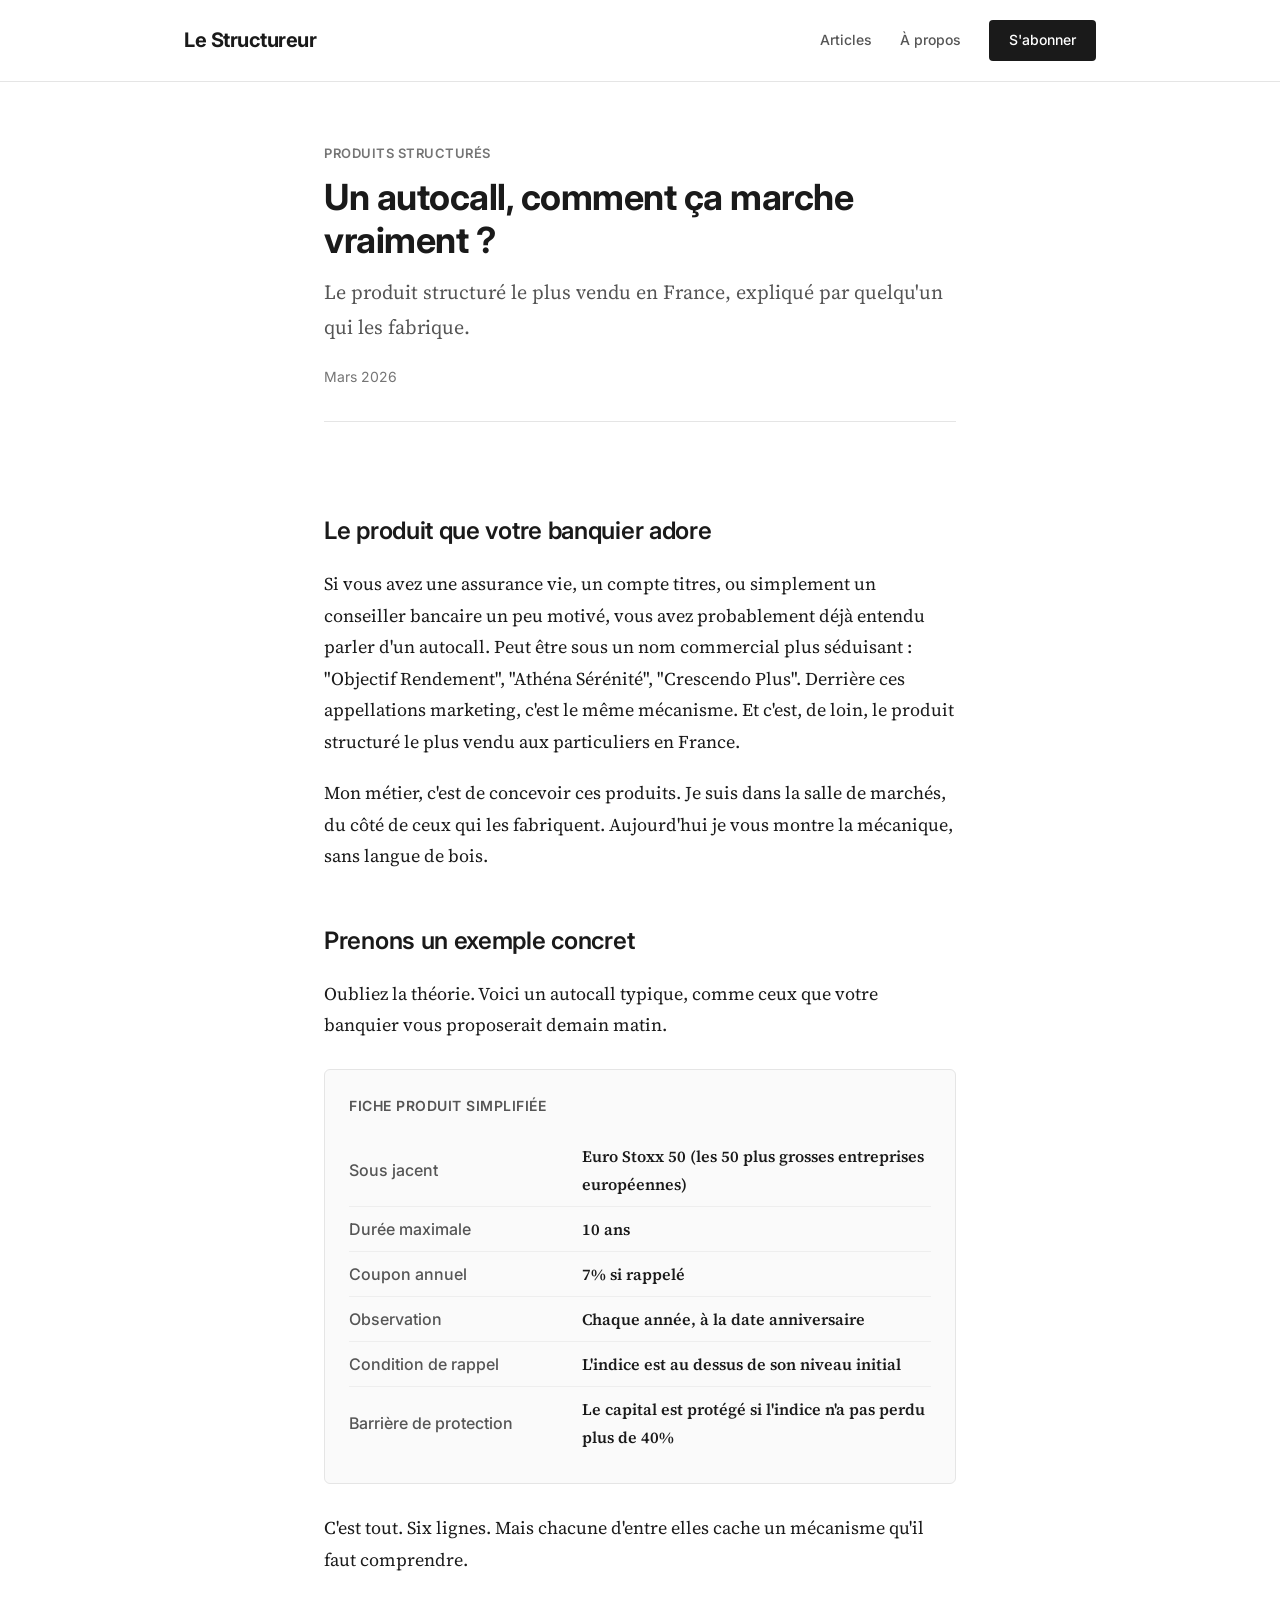
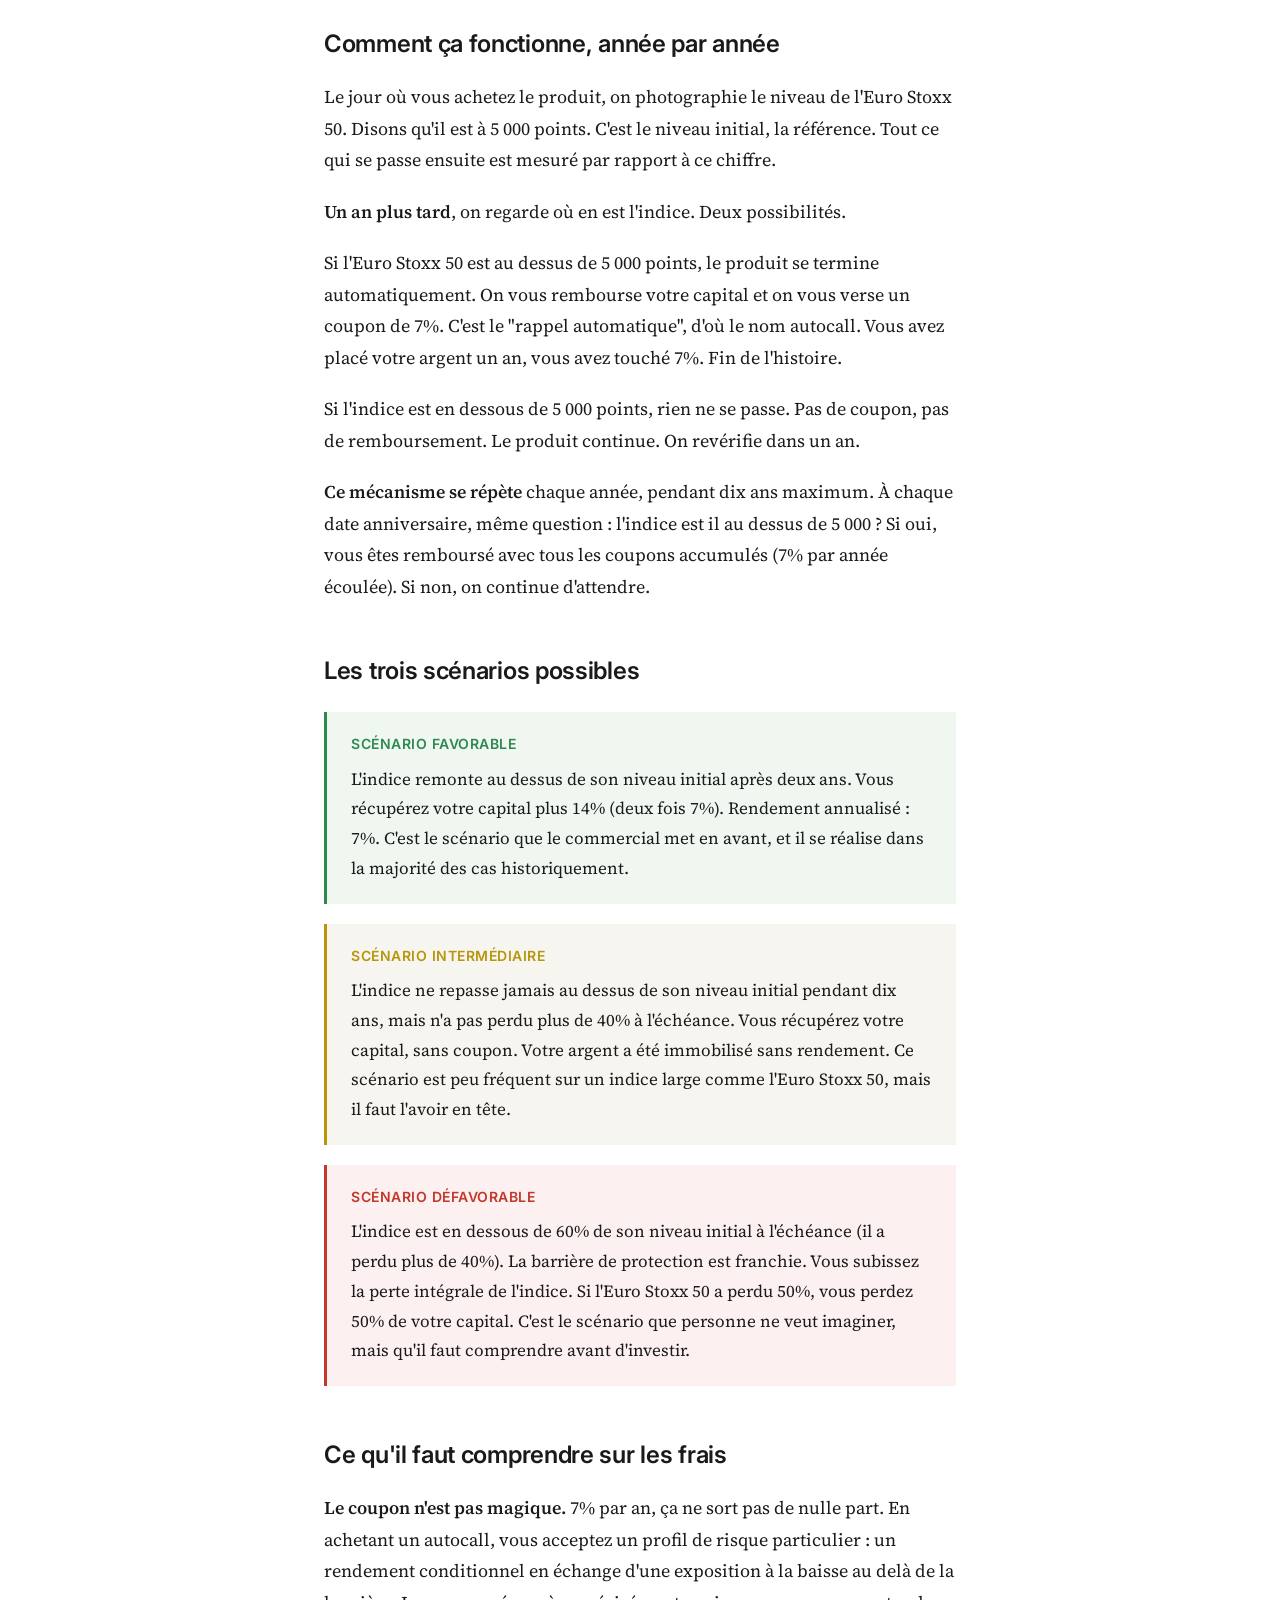
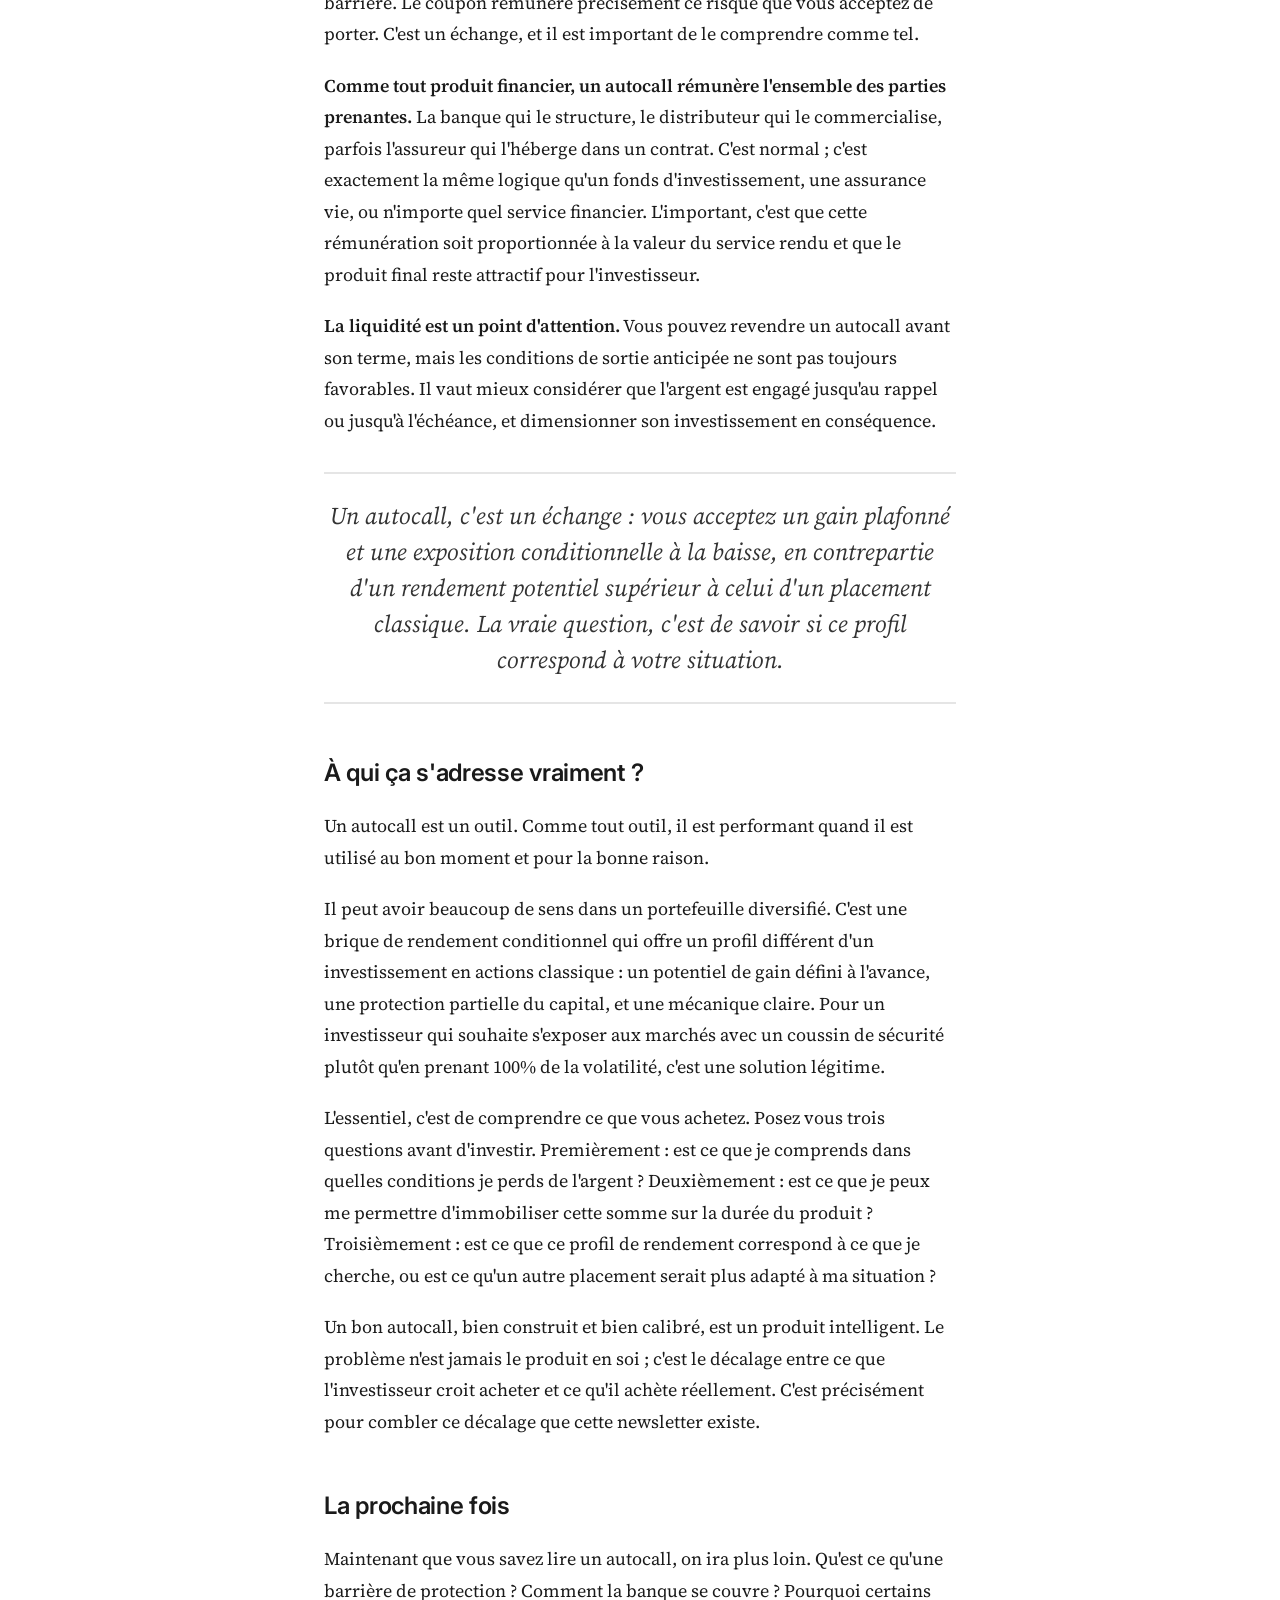
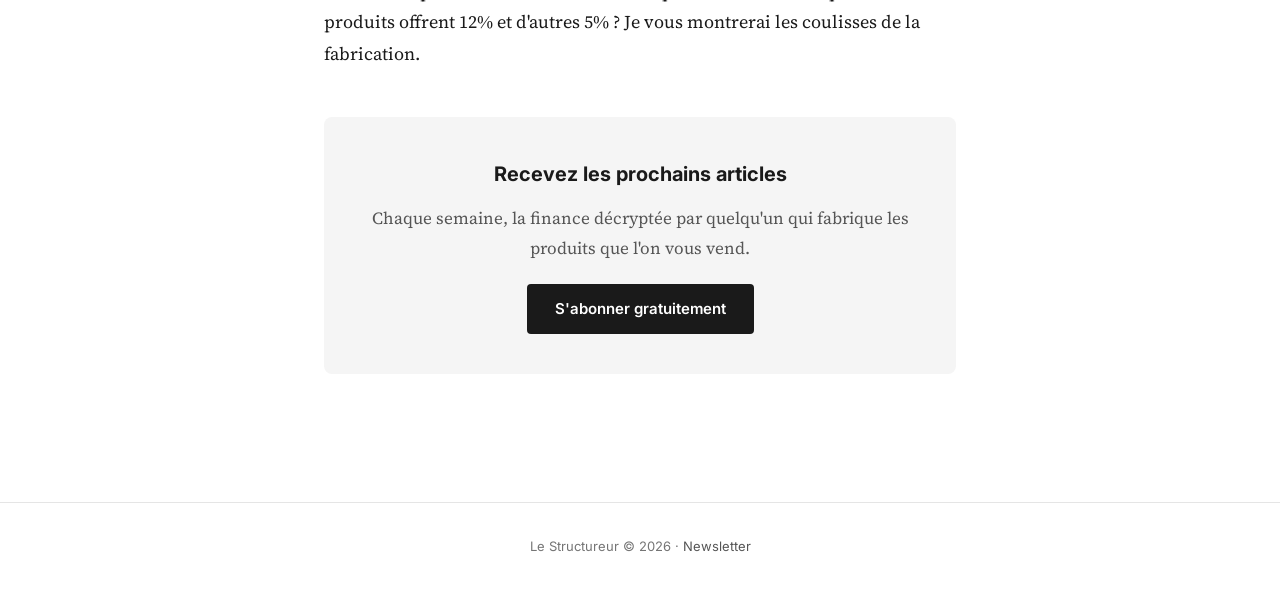
==== articles/autocall-comment-ca-marche/index.html @ 6abc335d "Initial commit: Le Structureur static site Homepage, two articles (Iran/markets, autocall explainer)" ====
<!DOCTYPE html>
<html lang="fr">
<head>
    <meta charset="UTF-8">
    <meta name="viewport" content="width=device-width, initial-scale=1.0">
    <title>Un autocall, comment ça marche vraiment ? | Le Structureur</title>
    <meta name="description" content="Le produit structuré le plus vendu en France, expliqué par un structureur en salle de marchés. Mécanisme, scénarios, frais : tout comprendre avant d'investir.">
    <meta property="og:title" content="Un autocall, comment ça marche vraiment ?">
    <meta property="og:description" content="Le produit structuré le plus vendu en France, décortiqué par quelqu'un qui les fabrique.">
    <meta property="og:type" content="article">
    <link rel="stylesheet" href="/css/style.css">
</head>
<body>

<header class="site-header">
    <div class="header-inner">
        <a href="/" class="site-title">Le Structureur</a>
        <nav class="site-nav">
            <a href="/#articles">Articles</a>
            <a href="/a-propos.html">À propos</a>
            <a href="https://lestructureur.substack.com" target="_blank" class="btn-subscribe">S'abonner</a>
        </nav>
    </div>
</header>

<div class="article-header">
    <p class="tag">Produits structurés</p>
    <h1>Un autocall, comment ça marche vraiment ?</h1>
    <p class="subtitle">Le produit structuré le plus vendu en France, expliqué par quelqu'un qui les fabrique.</p>
    <p class="meta">Mars 2026</p>
</div>

<div class="article-body">

<h2>Le produit que votre banquier adore</h2>

<p>Si vous avez une assurance vie, un compte titres, ou simplement un conseiller bancaire un peu motivé, vous avez probablement déjà entendu parler d'un autocall. Peut être sous un nom commercial plus séduisant : "Objectif Rendement", "Athéna Sérénité", "Crescendo Plus". Derrière ces appellations marketing, c'est le même mécanisme. Et c'est, de loin, le produit structuré le plus vendu aux particuliers en France.</p>

<p>Mon métier, c'est de concevoir ces produits. Je suis dans la salle de marchés, du côté de ceux qui les fabriquent. Aujourd'hui je vous montre la mécanique, sans langue de bois.</p>

<h2>Prenons un exemple concret</h2>

<p>Oubliez la théorie. Voici un autocall typique, comme ceux que votre banquier vous proposerait demain matin.</p>

<div class="product-card">
    <h3>Fiche produit simplifiée</h3>
    <table>
        <tr><td>Sous jacent</td><td>Euro Stoxx 50 (les 50 plus grosses entreprises européennes)</td></tr>
        <tr><td>Durée maximale</td><td>10 ans</td></tr>
        <tr><td>Coupon annuel</td><td>7% si rappelé</td></tr>
        <tr><td>Observation</td><td>Chaque année, à la date anniversaire</td></tr>
        <tr><td>Condition de rappel</td><td>L'indice est au dessus de son niveau initial</td></tr>
        <tr><td>Barrière de protection</td><td>Le capital est protégé si l'indice n'a pas perdu plus de 40%</td></tr>
    </table>
</div>

<p>C'est tout. Six lignes. Mais chacune d'entre elles cache un mécanisme qu'il faut comprendre.</p>

<h2>Comment ça fonctionne, année par année</h2>

<p>Le jour où vous achetez le produit, on photographie le niveau de l'Euro Stoxx 50. Disons qu'il est à 5 000 points. C'est le niveau initial, la référence. Tout ce qui se passe ensuite est mesuré par rapport à ce chiffre.</p>

<p><strong>Un an plus tard</strong>, on regarde où en est l'indice. Deux possibilités.</p>

<p>Si l'Euro Stoxx 50 est au dessus de 5 000 points, le produit se termine automatiquement. On vous rembourse votre capital et on vous verse un coupon de 7%. C'est le "rappel automatique", d'où le nom autocall. Vous avez placé votre argent un an, vous avez touché 7%. Fin de l'histoire.</p>

<p>Si l'indice est en dessous de 5 000 points, rien ne se passe. Pas de coupon, pas de remboursement. Le produit continue. On revérifie dans un an.</p>

<p><strong>Ce mécanisme se répète</strong> chaque année, pendant dix ans maximum. À chaque date anniversaire, même question : l'indice est il au dessus de 5 000 ? Si oui, vous êtes remboursé avec tous les coupons accumulés (7% par année écoulée). Si non, on continue d'attendre.</p>

<h2>Les trois scénarios possibles</h2>

<div class="scenario-box good">
    <p class="scenario-label">Scénario favorable</p>
    <p>L'indice remonte au dessus de son niveau initial après deux ans. Vous récupérez votre capital plus 14% (deux fois 7%). Rendement annualisé : 7%. C'est le scénario que le commercial met en avant, et il se réalise dans la majorité des cas historiquement.</p>
</div>

<div class="scenario-box neutral">
    <p class="scenario-label">Scénario intermédiaire</p>
    <p>L'indice ne repasse jamais au dessus de son niveau initial pendant dix ans, mais n'a pas perdu plus de 40% à l'échéance. Vous récupérez votre capital, sans coupon. Votre argent a été immobilisé sans rendement. Ce scénario est peu fréquent sur un indice large comme l'Euro Stoxx 50, mais il faut l'avoir en tête.</p>
</div>

<div class="scenario-box bad">
    <p class="scenario-label">Scénario défavorable</p>
    <p>L'indice est en dessous de 60% de son niveau initial à l'échéance (il a perdu plus de 40%). La barrière de protection est franchie. Vous subissez la perte intégrale de l'indice. Si l'Euro Stoxx 50 a perdu 50%, vous perdez 50% de votre capital. C'est le scénario que personne ne veut imaginer, mais qu'il faut comprendre avant d'investir.</p>
</div>

<h2>Ce qu'il faut comprendre sur les frais</h2>

<p><strong>Le coupon n'est pas magique.</strong> 7% par an, ça ne sort pas de nulle part. En achetant un autocall, vous acceptez un profil de risque particulier : un rendement conditionnel en échange d'une exposition à la baisse au delà de la barrière. Le coupon rémunère précisément ce risque que vous acceptez de porter. C'est un échange, et il est important de le comprendre comme tel.</p>

<p><strong>Comme tout produit financier, un autocall rémunère l'ensemble des parties prenantes.</strong> La banque qui le structure, le distributeur qui le commercialise, parfois l'assureur qui l'héberge dans un contrat. C'est normal ; c'est exactement la même logique qu'un fonds d'investissement, une assurance vie, ou n'importe quel service financier. L'important, c'est que cette rémunération soit proportionnée à la valeur du service rendu et que le produit final reste attractif pour l'investisseur.</p>

<p><strong>La liquidité est un point d'attention.</strong> Vous pouvez revendre un autocall avant son terme, mais les conditions de sortie anticipée ne sont pas toujours favorables. Il vaut mieux considérer que l'argent est engagé jusqu'au rappel ou jusqu'à l'échéance, et dimensionner son investissement en conséquence.</p>

<div class="pullquote">
Un autocall, c'est un échange : vous acceptez un gain plafonné et une exposition conditionnelle à la baisse, en contrepartie d'un rendement potentiel supérieur à celui d'un placement classique. La vraie question, c'est de savoir si ce profil correspond à votre situation.
</div>

<h2>À qui ça s'adresse vraiment ?</h2>

<p>Un autocall est un outil. Comme tout outil, il est performant quand il est utilisé au bon moment et pour la bonne raison.</p>

<p>Il peut avoir beaucoup de sens dans un portefeuille diversifié. C'est une brique de rendement conditionnel qui offre un profil différent d'un investissement en actions classique : un potentiel de gain défini à l'avance, une protection partielle du capital, et une mécanique claire. Pour un investisseur qui souhaite s'exposer aux marchés avec un coussin de sécurité plutôt qu'en prenant 100% de la volatilité, c'est une solution légitime.</p>

<p>L'essentiel, c'est de comprendre ce que vous achetez. Posez vous trois questions avant d'investir. Premièrement : est ce que je comprends dans quelles conditions je perds de l'argent ? Deuxièmement : est ce que je peux me permettre d'immobiliser cette somme sur la durée du produit ? Troisièmement : est ce que ce profil de rendement correspond à ce que je cherche, ou est ce qu'un autre placement serait plus adapté à ma situation ?</p>

<p>Un bon autocall, bien construit et bien calibré, est un produit intelligent. Le problème n'est jamais le produit en soi ; c'est le décalage entre ce que l'investisseur croit acheter et ce qu'il achète réellement. C'est précisément pour combler ce décalage que cette newsletter existe.</p>

<h2>La prochaine fois</h2>

<p>Maintenant que vous savez lire un autocall, on ira plus loin. Qu'est ce qu'une barrière de protection ? Comment la banque se couvre ? Pourquoi certains produits offrent 12% et d'autres 5% ? Je vous montrerai les coulisses de la fabrication.</p>

<div class="cta-box">
    <h3>Recevez les prochains articles</h3>
    <p>Chaque semaine, la finance décryptée par quelqu'un qui fabrique les produits que l'on vous vend.</p>
    <a href="https://lestructureur.substack.com" target="_blank">S'abonner gratuitement</a>
</div>

</div>

<footer class="site-footer">
    <p>Le Structureur © 2026 · <a href="https://lestructureur.substack.com" target="_blank">Newsletter</a></p>
</footer>

</body>
</html>
---- css/style.css ----
@import url('https://fonts.googleapis.com/css2?family=Source+Serif+4:ital,opsz,wght@0,8..60,400;0,8..60,600;0,8..60,700;1,8..60,400&family=Inter:wght@400;500;600;700&display=swap');

:root {
    --text: #1a1a1a;
    --text-secondary: #555;
    --text-light: #757575;
    --bg: #ffffff;
    --bg-soft: #fafafa;
    --bg-muted: #f5f5f5;
    --border: #e5e5e5;
    --accent: #1a1a1a;
    --serif: 'Source Serif 4', Georgia, serif;
    --sans: 'Inter', system-ui, sans-serif;
    --max-width: 680px;
}

* { margin: 0; padding: 0; box-sizing: border-box; }

body {
    font-family: var(--serif);
    color: var(--text);
    background: var(--bg);
    line-height: 1.75;
    font-size: 18px;
    -webkit-font-smoothing: antialiased;
}

/* ===== HEADER ===== */
.site-header {
    border-bottom: 1px solid var(--border);
    padding: 20px 0;
}

.header-inner {
    max-width: 960px;
    margin: 0 auto;
    padding: 0 24px;
    display: flex;
    justify-content: space-between;
    align-items: center;
}

.site-title {
    font-family: var(--sans);
    font-size: 20px;
    font-weight: 700;
    color: var(--text);
    text-decoration: none;
    letter-spacing: -0.5px;
}

.site-nav {
    display: flex;
    gap: 28px;
    align-items: center;
}

.site-nav a {
    font-family: var(--sans);
    font-size: 14px;
    font-weight: 500;
    color: var(--text-secondary);
    text-decoration: none;
    transition: color 0.2s;
}

.site-nav a:hover { color: var(--text); }

.btn-subscribe {
    font-family: var(--sans);
    font-size: 14px;
    font-weight: 600;
    color: var(--bg) !important;
    background: var(--text);
    padding: 8px 20px;
    border-radius: 4px;
    text-decoration: none;
    transition: opacity 0.2s;
}

.btn-subscribe:hover { opacity: 0.85; }

/* ===== HERO ===== */
.hero {
    max-width: var(--max-width);
    margin: 0 auto;
    padding: 80px 24px 60px;
    text-align: center;
}

.hero h1 {
    font-family: var(--sans);
    font-size: 42px;
    font-weight: 700;
    line-height: 1.15;
    letter-spacing: -1px;
    margin-bottom: 20px;
}

.hero p {
    font-size: 20px;
    color: var(--text-secondary);
    line-height: 1.6;
    max-width: 520px;
    margin: 0 auto 32px;
}

.hero-cta {
    display: inline-block;
    font-family: var(--sans);
    font-size: 16px;
    font-weight: 600;
    color: var(--bg);
    background: var(--text);
    padding: 14px 32px;
    border-radius: 4px;
    text-decoration: none;
    transition: opacity 0.2s;
}

.hero-cta:hover { opacity: 0.85; }

/* ===== ARTICLES LIST ===== */
.articles-section {
    max-width: 960px;
    margin: 0 auto;
    padding: 0 24px 80px;
}

.section-title {
    font-family: var(--sans);
    font-size: 14px;
    font-weight: 600;
    text-transform: uppercase;
    letter-spacing: 1px;
    color: var(--text-light);
    margin-bottom: 32px;
    padding-bottom: 12px;
    border-bottom: 1px solid var(--border);
}

.articles-grid {
    display: grid;
    grid-template-columns: 1fr 1fr;
    gap: 40px;
}

.article-card {
    text-decoration: none;
    color: inherit;
    display: block;
    transition: transform 0.2s;
}

.article-card:hover { transform: translateY(-2px); }

.article-card .tag {
    font-family: var(--sans);
    font-size: 12px;
    font-weight: 600;
    text-transform: uppercase;
    letter-spacing: 0.5px;
    color: var(--text-light);
    margin-bottom: 8px;
}

.article-card h3 {
    font-family: var(--sans);
    font-size: 20px;
    font-weight: 600;
    line-height: 1.3;
    margin-bottom: 10px;
    letter-spacing: -0.3px;
}

.article-card .excerpt {
    font-size: 16px;
    color: var(--text-secondary);
    line-height: 1.6;
    margin-bottom: 12px;
}

.article-card .meta {
    font-family: var(--sans);
    font-size: 13px;
    color: var(--text-light);
}

/* ===== ABOUT SECTION ===== */
.about-section {
    background: var(--bg-muted);
    padding: 60px 24px;
}

.about-inner {
    max-width: var(--max-width);
    margin: 0 auto;
    text-align: center;
}

.about-inner h2 {
    font-family: var(--sans);
    font-size: 24px;
    font-weight: 700;
    margin-bottom: 16px;
}

.about-inner p {
    font-size: 18px;
    color: var(--text-secondary);
    line-height: 1.7;
    margin-bottom: 16px;
}

/* ===== ARTICLE PAGE ===== */
.article-header {
    max-width: var(--max-width);
    margin: 0 auto;
    padding: 60px 24px 0;
}

.article-header .tag {
    font-family: var(--sans);
    font-size: 13px;
    font-weight: 600;
    text-transform: uppercase;
    letter-spacing: 0.5px;
    color: var(--text-light);
    margin-bottom: 12px;
}

.article-header h1 {
    font-family: var(--sans);
    font-size: 36px;
    font-weight: 700;
    line-height: 1.2;
    letter-spacing: -0.5px;
    margin-bottom: 12px;
}

.article-header .subtitle {
    font-size: 20px;
    color: var(--text-secondary);
    margin-bottom: 20px;
}

.article-header .meta {
    font-family: var(--sans);
    font-size: 14px;
    color: var(--text-light);
    padding-bottom: 32px;
    border-bottom: 1px solid var(--border);
}

.article-body {
    max-width: var(--max-width);
    margin: 0 auto;
    padding: 40px 24px 80px;
}

.article-body h2 {
    font-family: var(--sans);
    font-size: 24px;
    font-weight: 600;
    margin-top: 48px;
    margin-bottom: 16px;
    letter-spacing: -0.3px;
}

.article-body p {
    margin-bottom: 20px;
}

.article-body strong {
    font-weight: 600;
}

.highlight-box {
    background: var(--bg-muted);
    border-left: 3px solid var(--accent);
    padding: 20px 24px;
    margin: 28px 0;
    font-size: 17px;
}

.highlight-box p { margin-bottom: 12px; }
.highlight-box p:last-child { margin-bottom: 0; }

.key-point { font-weight: 600; }

.scenario-box {
    padding: 20px 24px;
    margin: 20px 0;
    font-size: 17px;
}

.scenario-box p { margin-bottom: 8px; }
.scenario-box p:last-child { margin-bottom: 0; }

.scenario-box.good {
    background: #f0f7f0;
    border-left: 3px solid #2d8a4e;
}

.scenario-box.neutral {
    background: #f7f5f0;
    border-left: 3px solid #b8960c;
}

.scenario-box.bad {
    background: #fdf0f0;
    border-left: 3px solid #c0392b;
}

.scenario-label {
    font-family: var(--sans);
    font-size: 14px;
    font-weight: 600;
    text-transform: uppercase;
    letter-spacing: 0.5px;
    margin-bottom: 8px;
}

.scenario-box.good .scenario-label { color: #2d8a4e; }
.scenario-box.neutral .scenario-label { color: #b8960c; }
.scenario-box.bad .scenario-label { color: #c0392b; }

.pullquote {
    font-size: 24px;
    font-style: italic;
    color: #333;
    border-top: 2px solid var(--border);
    border-bottom: 2px solid var(--border);
    padding: 24px 0;
    margin: 36px 0;
    text-align: center;
    line-height: 1.5;
}

.product-card {
    background: var(--bg-soft);
    border: 1px solid var(--border);
    border-radius: 6px;
    padding: 24px;
    margin: 28px 0;
}

.product-card h3 {
    font-family: var(--sans);
    font-size: 14px;
    font-weight: 600;
    text-transform: uppercase;
    letter-spacing: 0.5px;
    color: var(--text-secondary);
    margin-bottom: 16px;
}

.product-card table {
    width: 100%;
    border-collapse: collapse;
}

.product-card td {
    padding: 8px 0;
    border-bottom: 1px solid #eee;
    font-size: 16px;
}

.product-card td:first-child {
    font-family: var(--sans);
    font-weight: 500;
    color: var(--text-secondary);
    width: 40%;
}

.product-card td:last-child { font-weight: 600; }
.product-card tr:last-child td { border-bottom: none; }

/* ===== CTA BOX ===== */
.cta-box {
    background: var(--bg-muted);
    border-radius: 8px;
    padding: 40px;
    margin: 48px 0;
    text-align: center;
}

.cta-box h3 {
    font-family: var(--sans);
    font-size: 20px;
    font-weight: 700;
    margin-bottom: 12px;
}

.cta-box p {
    color: var(--text-secondary);
    margin-bottom: 20px;
    font-size: 17px;
}

.cta-box a {
    display: inline-block;
    font-family: var(--sans);
    font-size: 15px;
    font-weight: 600;
    color: var(--bg);
    background: var(--text);
    padding: 12px 28px;
    border-radius: 4px;
    text-decoration: none;
    transition: opacity 0.2s;
}

.cta-box a:hover { opacity: 0.85; }

/* ===== FOOTER ===== */
.site-footer {
    border-top: 1px solid var(--border);
    padding: 32px 24px;
    text-align: center;
}

.site-footer p {
    font-family: var(--sans);
    font-size: 13px;
    color: var(--text-light);
}

.site-footer a {
    color: var(--text-secondary);
    text-decoration: none;
}

.site-footer a:hover { color: var(--text); }

/* ===== RESPONSIVE ===== */
@media (max-width: 768px) {
    .hero h1 { font-size: 32px; }
    .hero p { font-size: 18px; }
    .articles-grid { grid-template-columns: 1fr; gap: 32px; }
    .article-header h1 { font-size: 28px; }
    .pullquote { font-size: 20px; }
    .site-nav { gap: 16px; }
    .cta-box { padding: 28px 20px; }
}
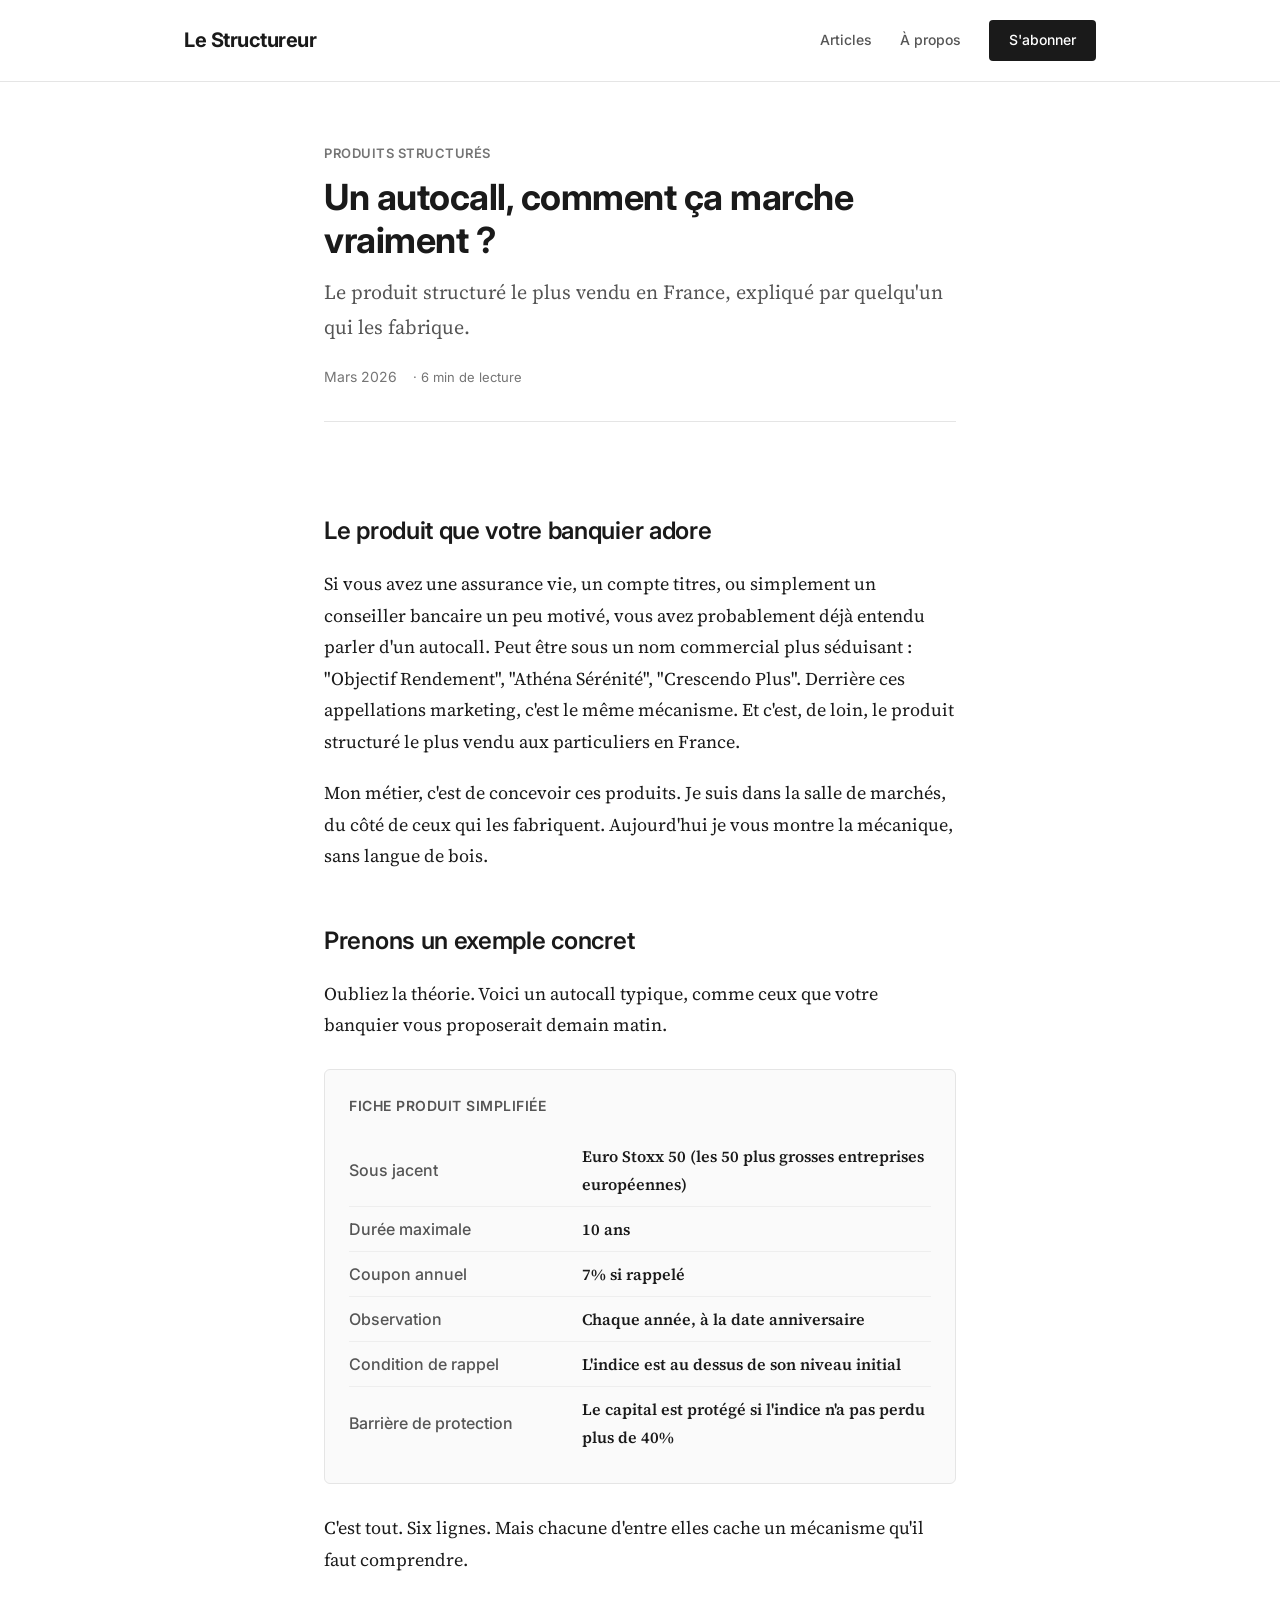
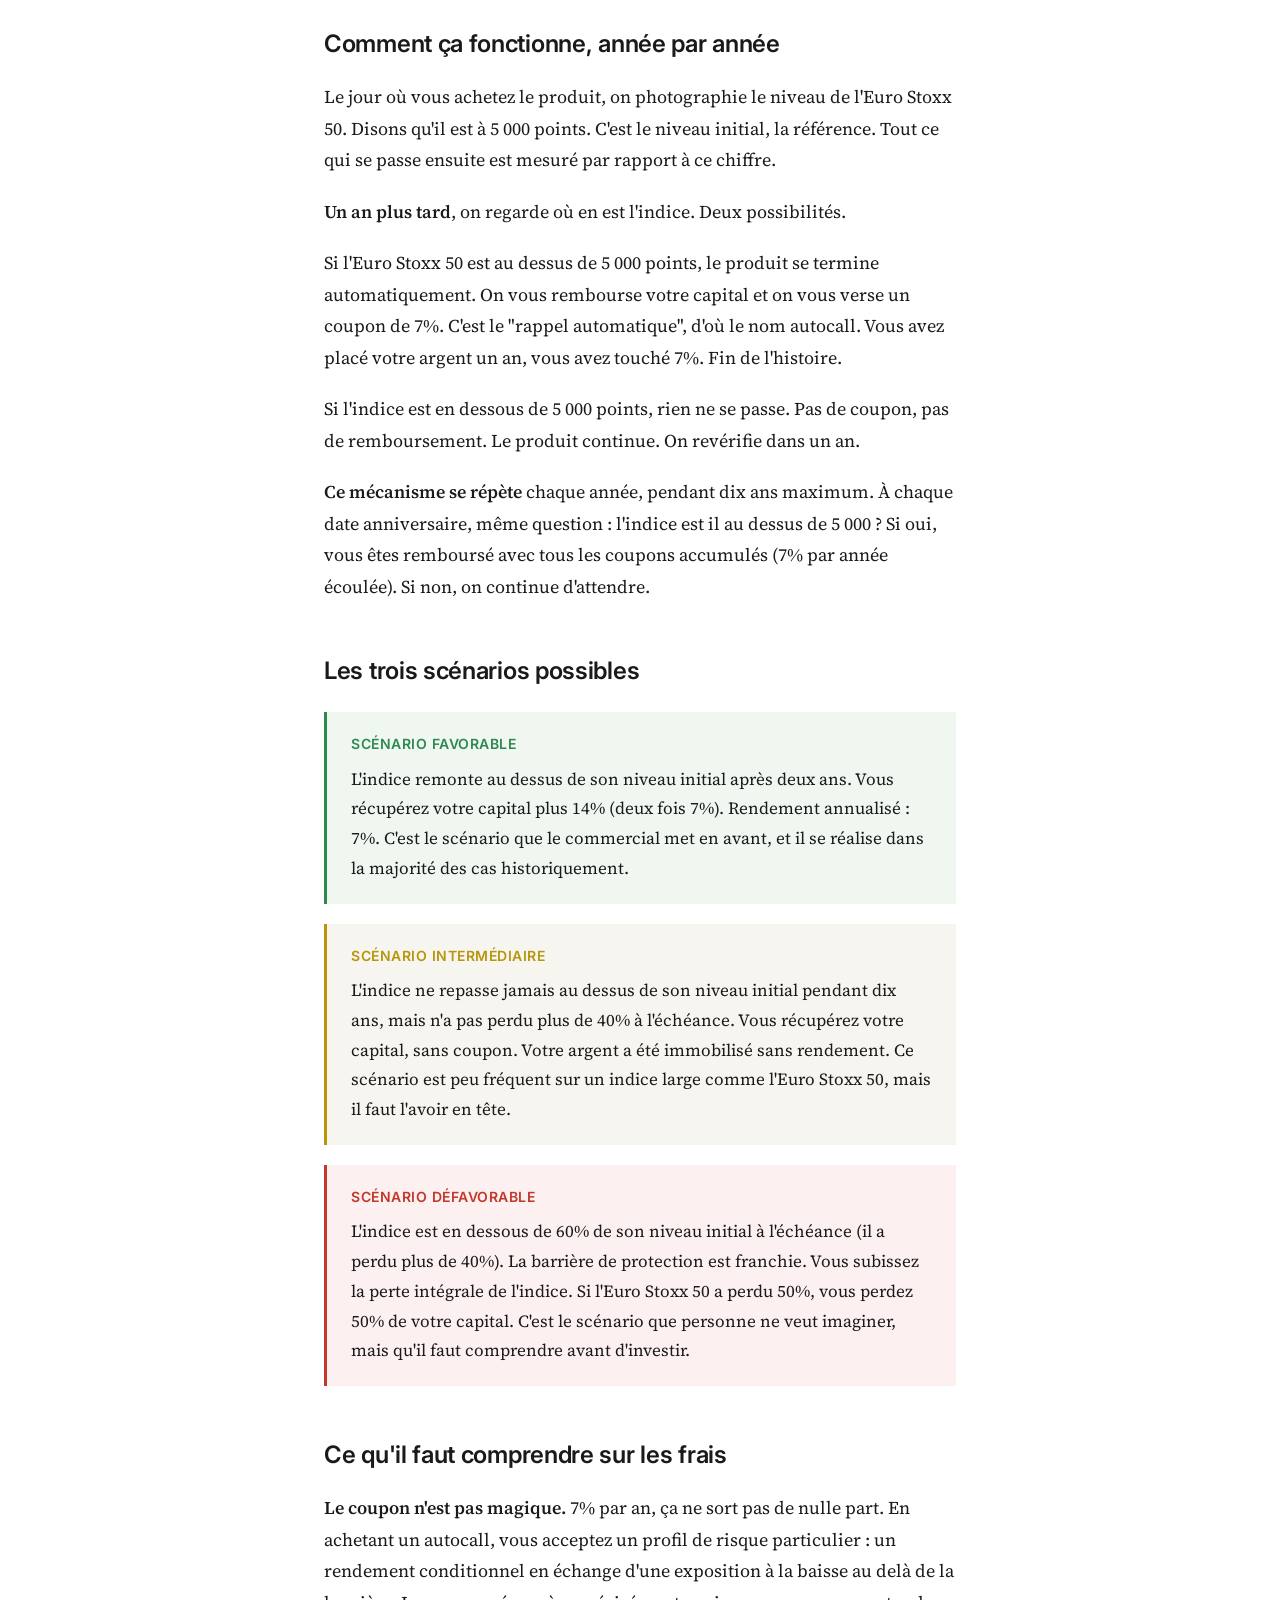
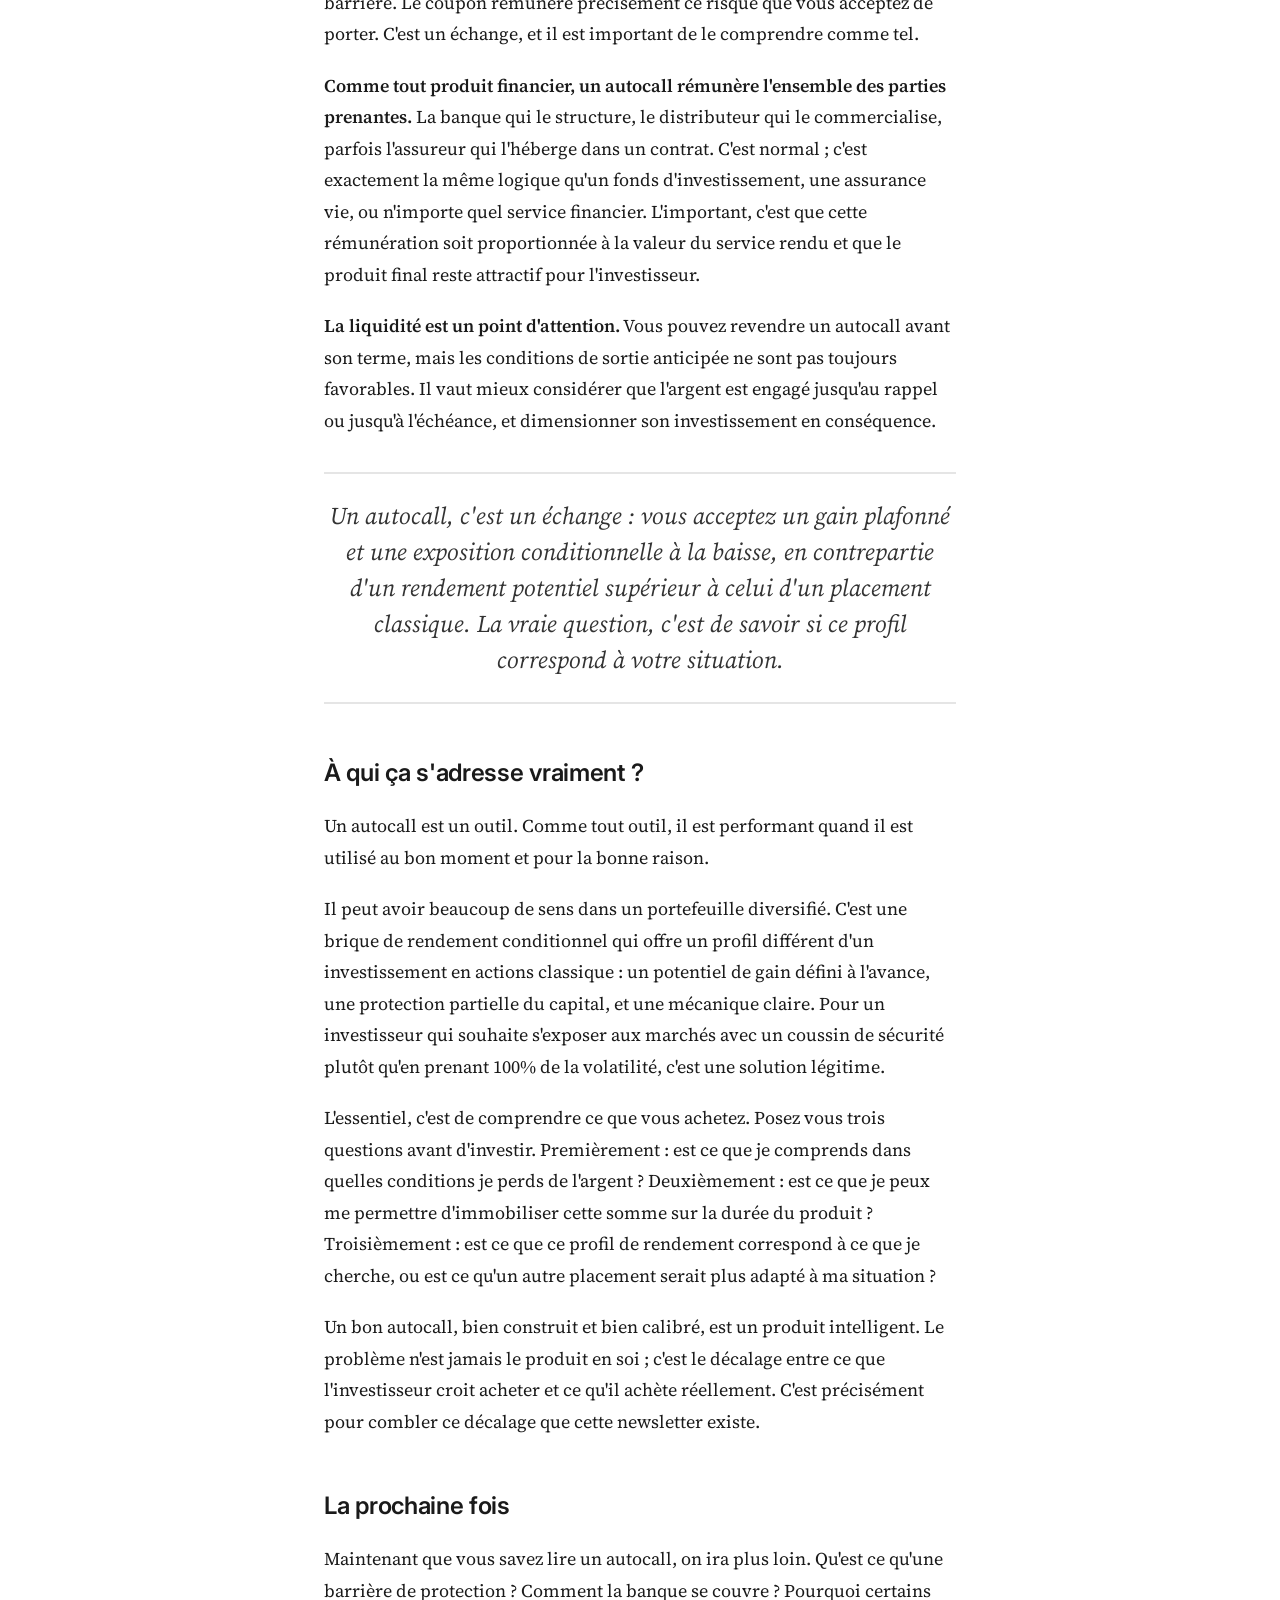
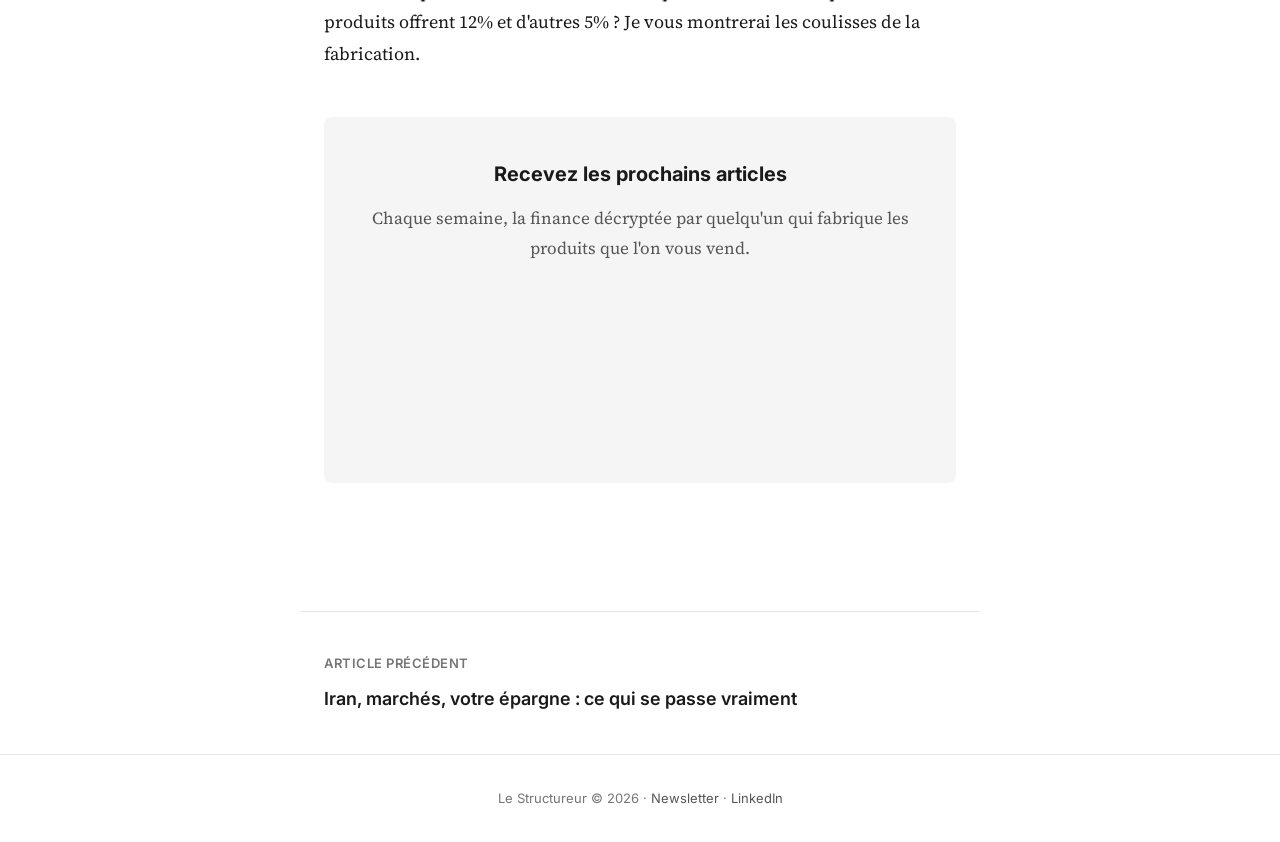
==== commit 5cc5a88f: "SEO and UX optimizations JSON-LD structured data, favicon, sitemap, robots.txt, Plausible analytics," ====
--- a/articles/autocall-comment-ca-marche/index.html
+++ b/articles/autocall-comment-ca-marche/index.html
@@ -8,7 +8,20 @@
     <meta property="og:title" content="Un autocall, comment ça marche vraiment ?">
     <meta property="og:description" content="Le produit structuré le plus vendu en France, décortiqué par quelqu'un qui les fabrique.">
     <meta property="og:type" content="article">
+    <link rel="icon" href="/favicon.svg" type="image/svg+xml">
     <link rel="stylesheet" href="/css/style.css">
+    <script type="application/ld+json">
+    {
+        "@context": "https://schema.org",
+        "@type": "Article",
+        "headline": "Un autocall, comment ça marche vraiment ?",
+        "author": { "@type": "Person", "name": "Adrien Jeanne" },
+        "datePublished": "2026-03-14",
+        "publisher": { "@type": "Organization", "name": "Le Structureur" },
+        "description": "Le produit structuré le plus vendu en France, expliqué par un structureur en salle de marchés."
+    }
+    </script>
+    <script defer data-domain="lestructureur.fr" src="https://plausible.io/js/script.js"></script>
 </head>
 <body>
 
@@ -27,7 +40,7 @@
     <p class="tag">Produits structurés</p>
     <h1>Un autocall, comment ça marche vraiment ?</h1>
     <p class="subtitle">Le produit structuré le plus vendu en France, expliqué par quelqu'un qui les fabrique.</p>
-    <p class="meta">Mars 2026</p>
+    <p class="meta">Mars 2026 <span class="reading-time">· 6 min de lecture</span></p>
 </div>
 
 <div class="article-body">
@@ -114,13 +127,18 @@
 <div class="cta-box">
     <h3>Recevez les prochains articles</h3>
     <p>Chaque semaine, la finance décryptée par quelqu'un qui fabrique les produits que l'on vous vend.</p>
-    <a href="https://lestructureur.substack.com" target="_blank">S'abonner gratuitement</a>
+    <iframe src="https://lestructureur.substack.com/embed" width="100%" height="150" style="border:none; background:transparent;" frameborder="0" scrolling="no"></iframe>
 </div>
 
 </div>
 
+<div class="article-nav">
+    <p>Article précédent</p>
+    <a href="/articles/iran-marches-epargne/">Iran, marchés, votre épargne : ce qui se passe vraiment</a>
+</div>
+
 <footer class="site-footer">
-    <p>Le Structureur © 2026 · <a href="https://lestructureur.substack.com" target="_blank">Newsletter</a></p>
+    <p>Le Structureur © 2026 · <a href="https://lestructureur.substack.com" target="_blank">Newsletter</a> · <a href="https://www.linkedin.com/in/adrien-jeanne" target="_blank">LinkedIn</a></p>
 </footer>
 
 </body>
--- a/css/style.css
+++ b/css/style.css
@@ -413,6 +413,69 @@
 
 .cta-box a:hover { opacity: 0.85; }
 
+/* ===== NEWSLETTER SECTION ===== */
+.newsletter-section {
+    background: var(--text);
+    color: var(--bg);
+    padding: 60px 24px;
+    text-align: center;
+}
+
+.newsletter-inner {
+    max-width: var(--max-width);
+    margin: 0 auto;
+}
+
+.newsletter-inner h2 {
+    font-family: var(--sans);
+    font-size: 24px;
+    font-weight: 700;
+    margin-bottom: 12px;
+    color: var(--bg);
+}
+
+.newsletter-inner p {
+    font-size: 17px;
+    color: #ccc;
+    margin-bottom: 24px;
+}
+
+/* ===== READING TIME ===== */
+.reading-time {
+    font-family: var(--sans);
+    font-size: 13px;
+    color: var(--text-light);
+    margin-left: 12px;
+}
+
+/* ===== ARTICLE NAV ===== */
+.article-nav {
+    max-width: var(--max-width);
+    margin: 0 auto;
+    padding: 40px 24px;
+    border-top: 1px solid var(--border);
+}
+
+.article-nav p {
+    font-family: var(--sans);
+    font-size: 13px;
+    font-weight: 600;
+    text-transform: uppercase;
+    letter-spacing: 0.5px;
+    color: var(--text-light);
+    margin-bottom: 8px;
+}
+
+.article-nav a {
+    font-family: var(--sans);
+    font-size: 18px;
+    font-weight: 600;
+    color: var(--text);
+    text-decoration: none;
+}
+
+.article-nav a:hover { text-decoration: underline; }
+
 /* ===== FOOTER ===== */
 .site-footer {
     border-top: 1px solid var(--border);
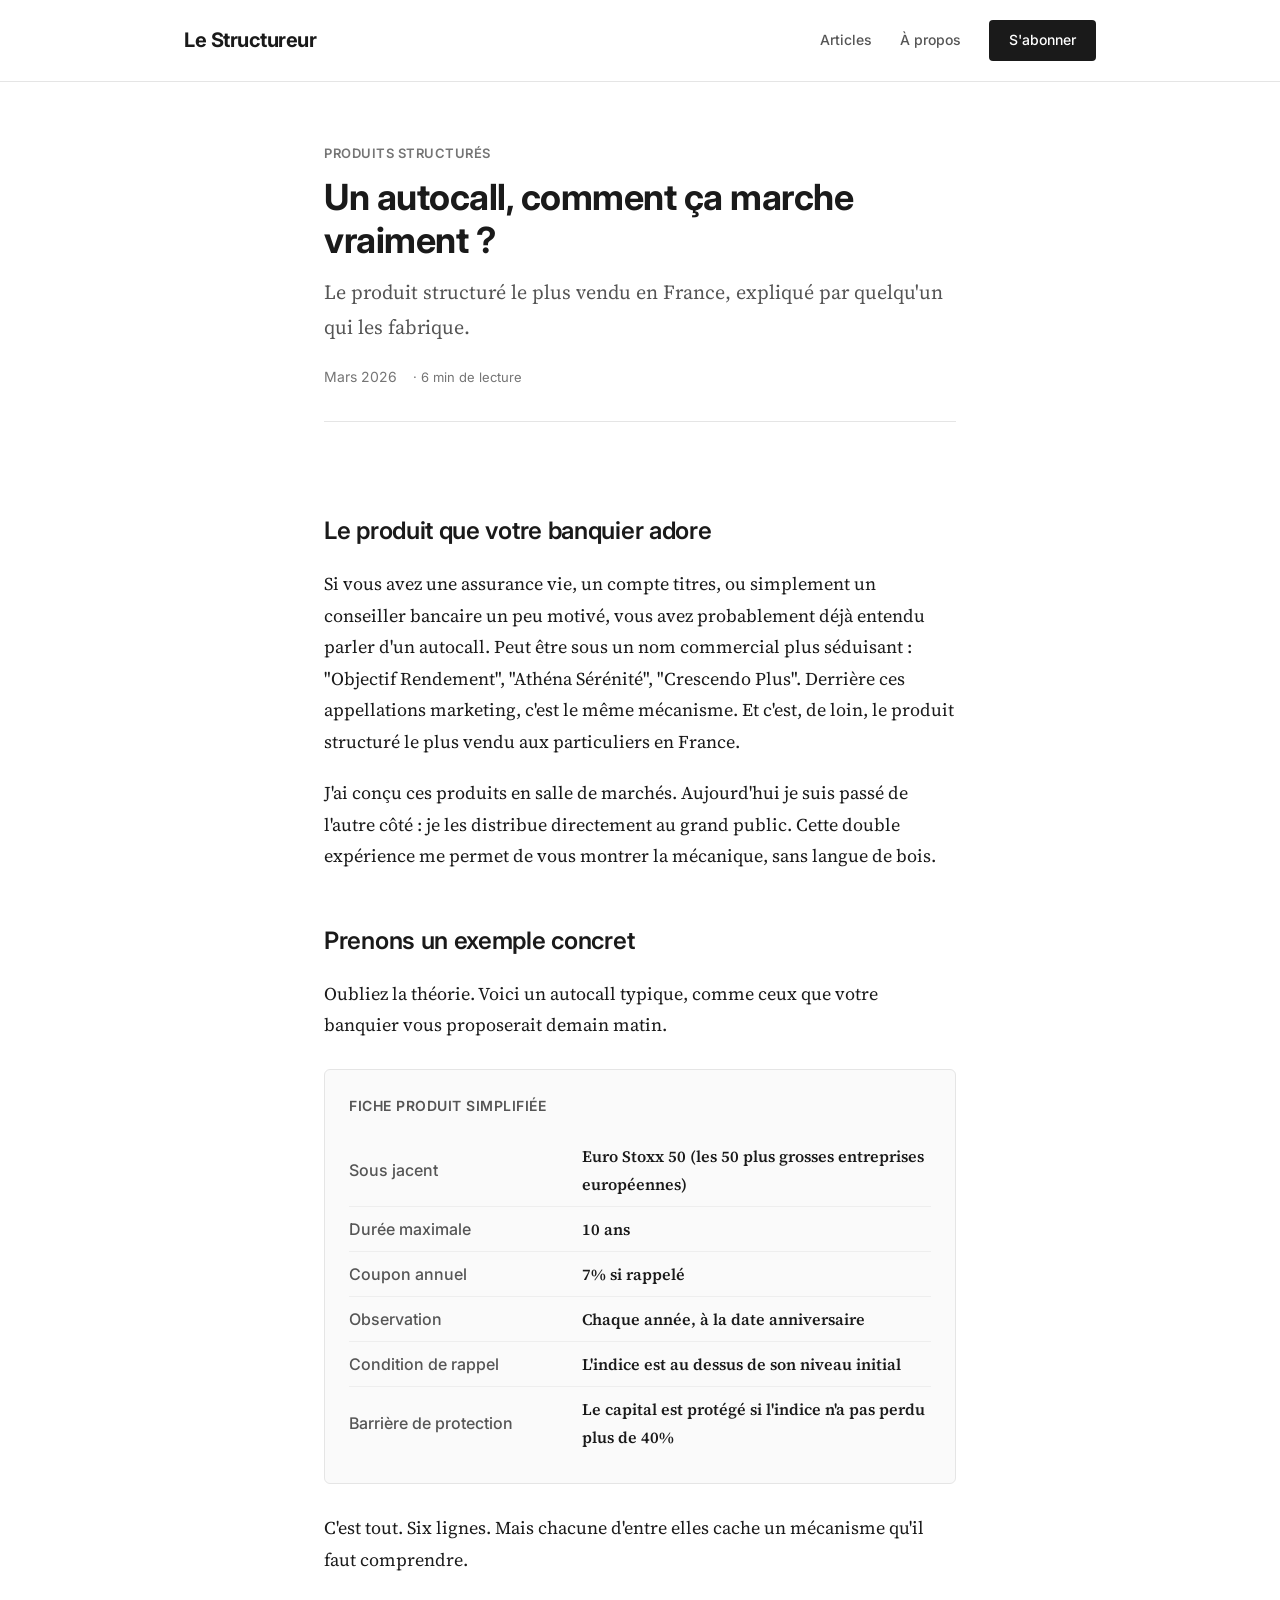
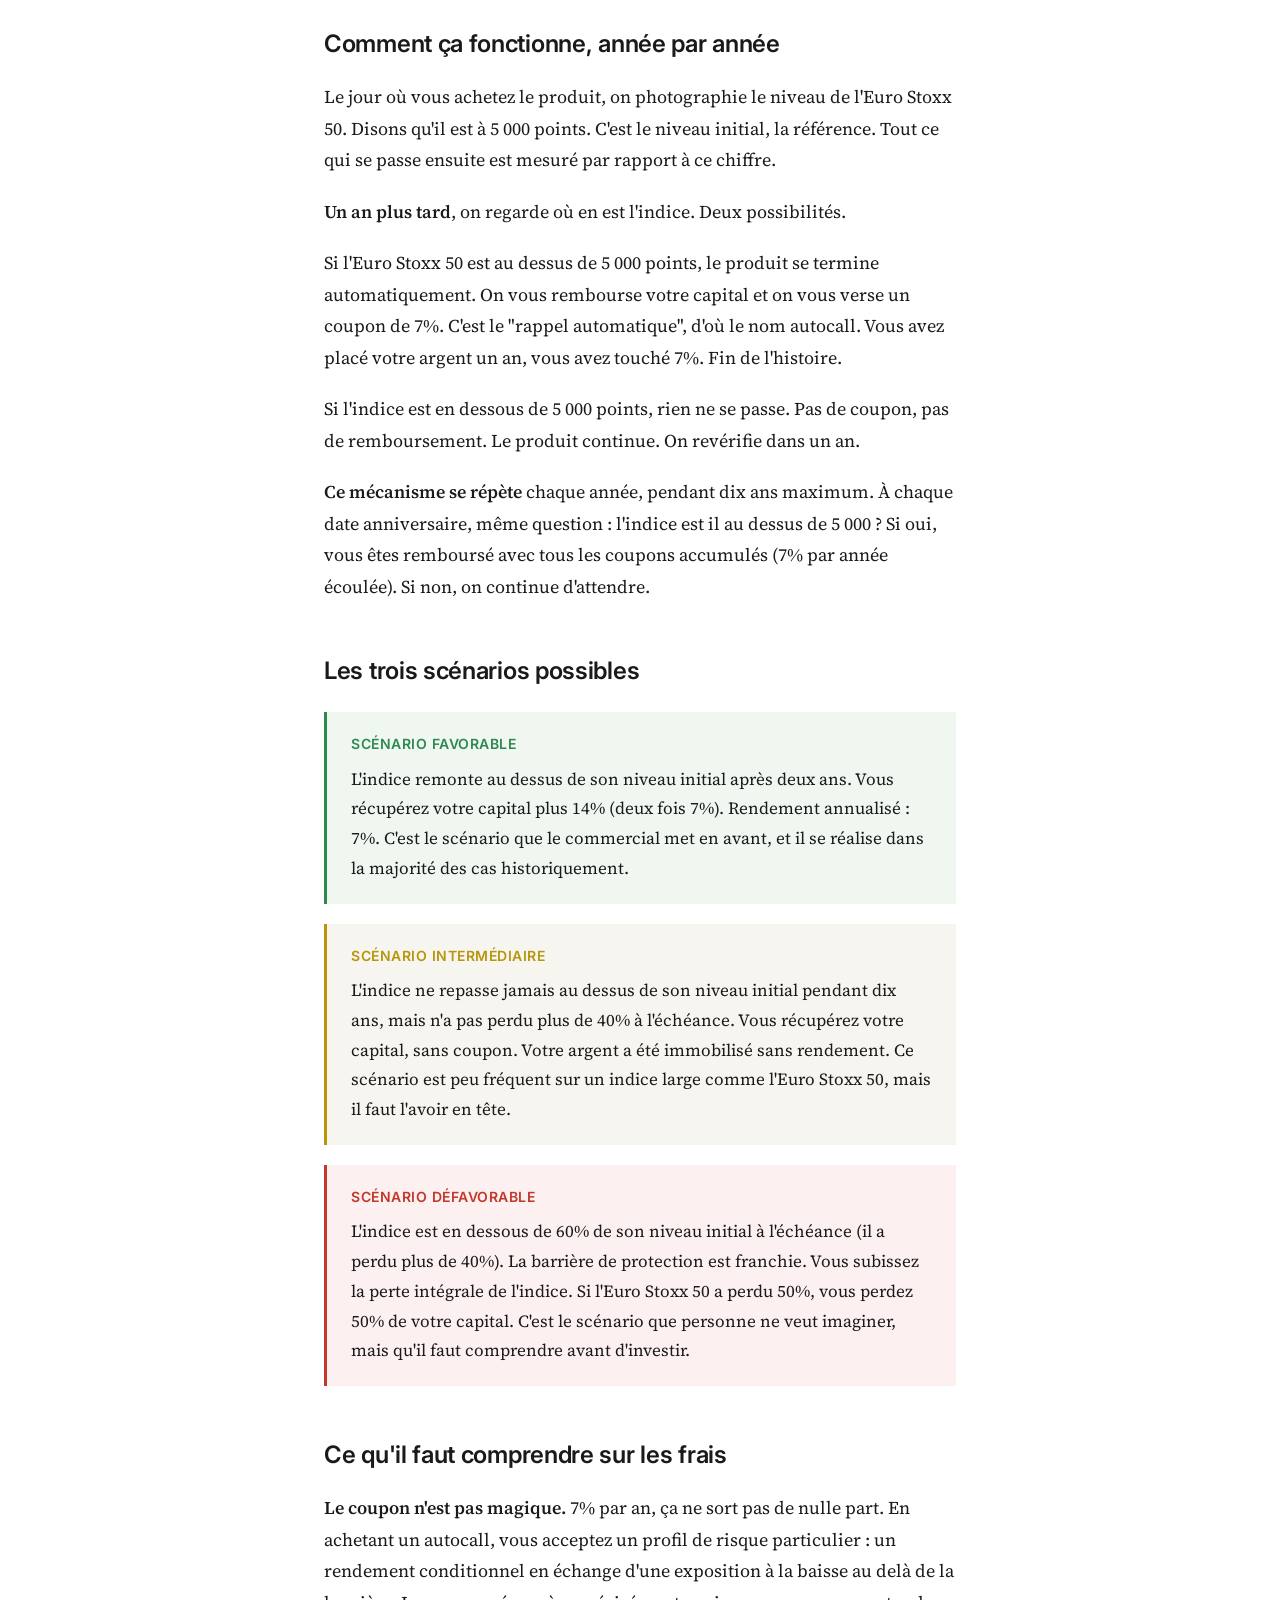
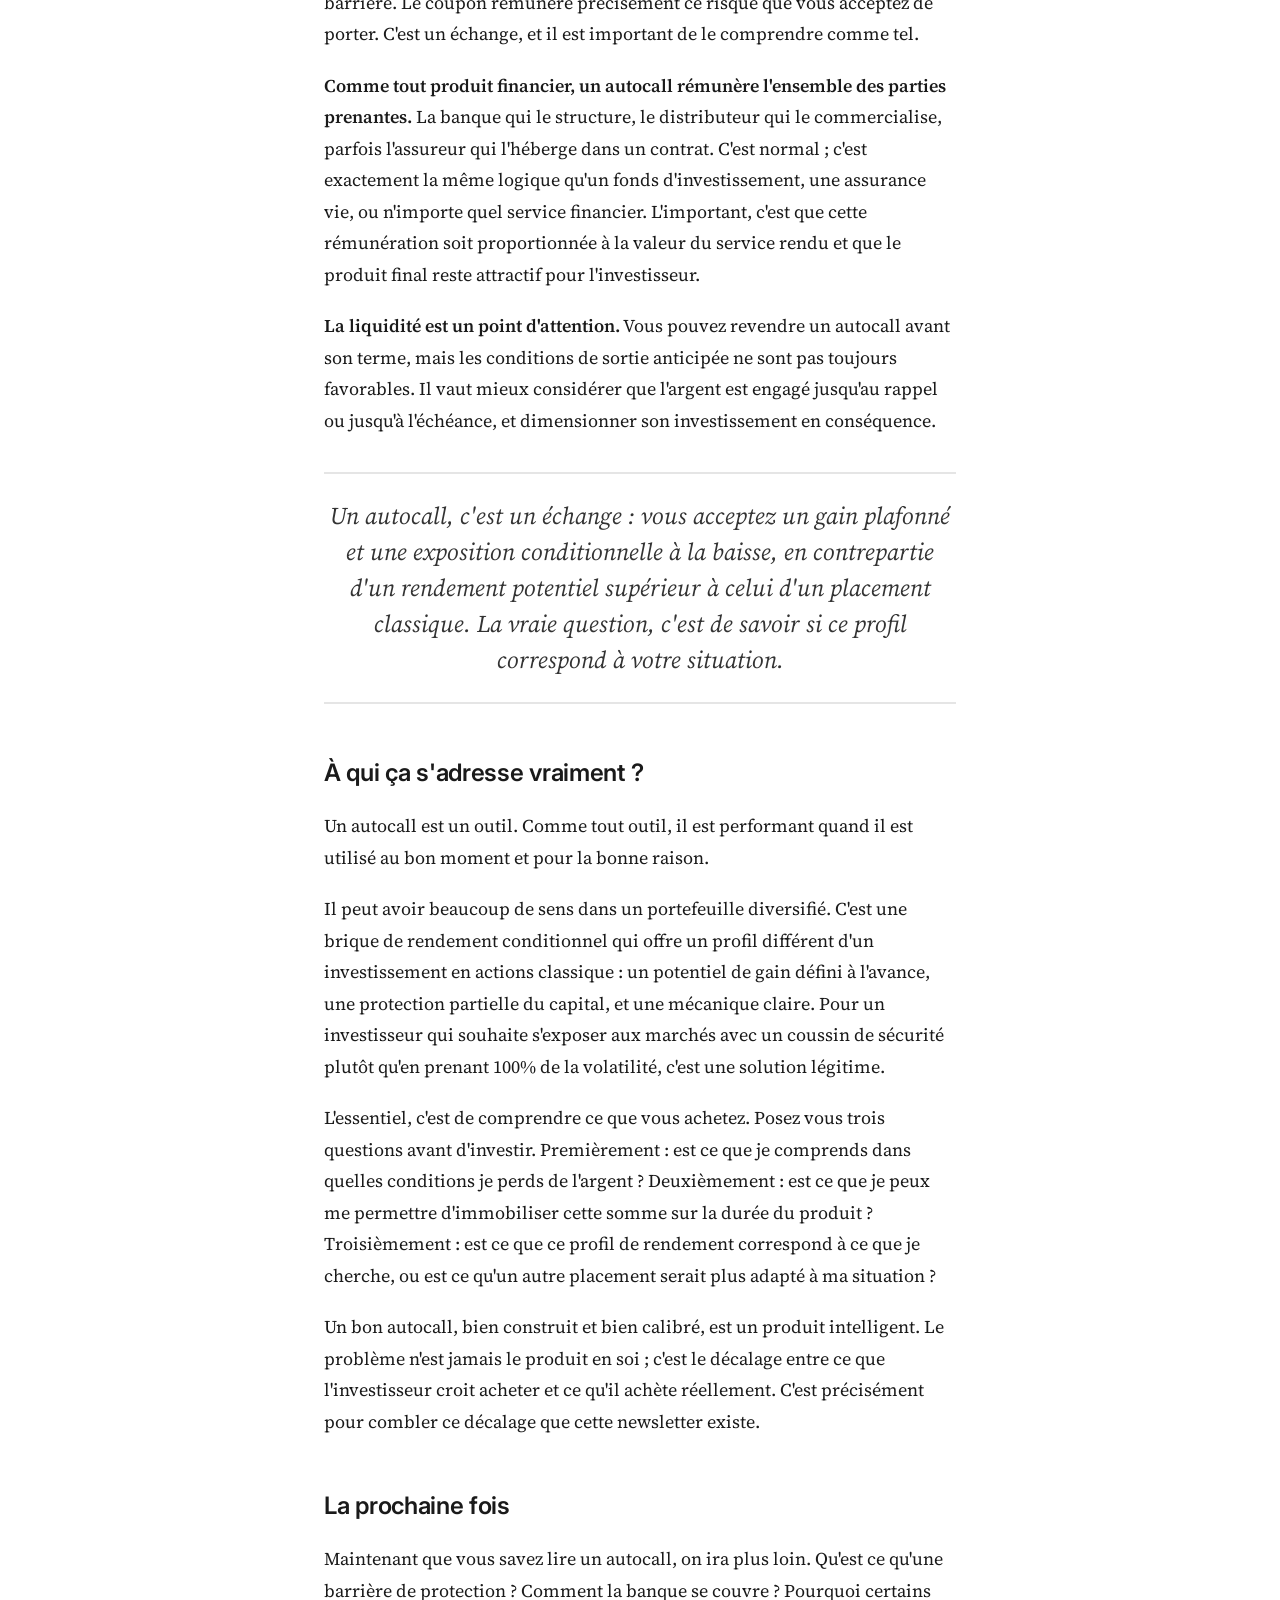
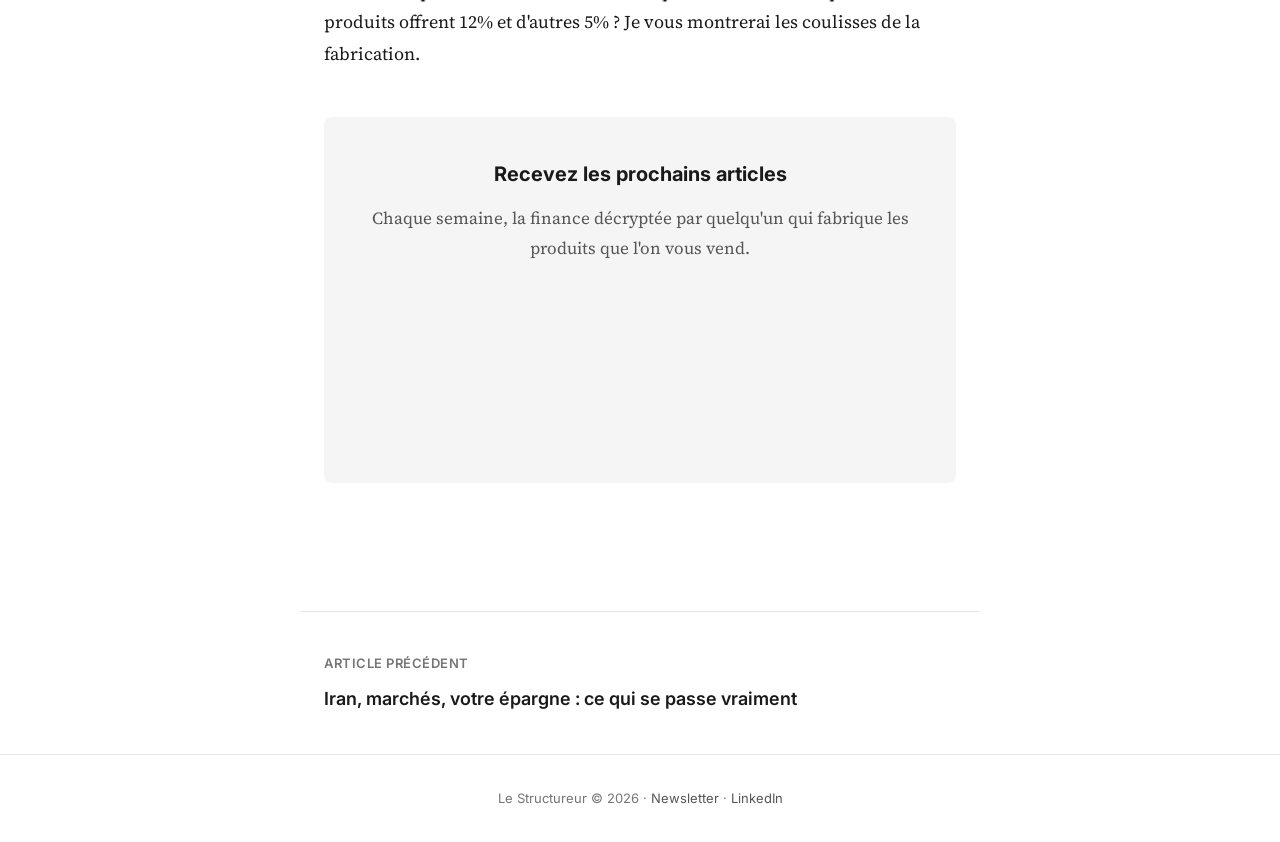
==== commit 164acf52: "Update bio: ancien salle de marches, now in direct distribution Reflects career move from structurin" ====
--- a/articles/autocall-comment-ca-marche/index.html
+++ b/articles/autocall-comment-ca-marche/index.html
@@ -4,7 +4,7 @@
     <meta charset="UTF-8">
     <meta name="viewport" content="width=device-width, initial-scale=1.0">
     <title>Un autocall, comment ça marche vraiment ? | Le Structureur</title>
-    <meta name="description" content="Le produit structuré le plus vendu en France, expliqué par un structureur en salle de marchés. Mécanisme, scénarios, frais : tout comprendre avant d'investir.">
+    <meta name="description" content="Le produit structuré le plus vendu en France, expliqué par un ancien de salle de marchés. Mécanisme, scénarios, frais : tout comprendre avant d'investir.">
     <meta property="og:title" content="Un autocall, comment ça marche vraiment ?">
     <meta property="og:description" content="Le produit structuré le plus vendu en France, décortiqué par quelqu'un qui les fabrique.">
     <meta property="og:type" content="article">
@@ -18,7 +18,7 @@
         "author": { "@type": "Person", "name": "Adrien Jeanne" },
         "datePublished": "2026-03-14",
         "publisher": { "@type": "Organization", "name": "Le Structureur" },
-        "description": "Le produit structuré le plus vendu en France, expliqué par un structureur en salle de marchés."
+        "description": "Le produit structuré le plus vendu en France, expliqué par un ancien de salle de marchés."
     }
     </script>
     <script defer data-domain="lestructureur.fr" src="https://plausible.io/js/script.js"></script>
@@ -49,7 +49,7 @@
 
 <p>Si vous avez une assurance vie, un compte titres, ou simplement un conseiller bancaire un peu motivé, vous avez probablement déjà entendu parler d'un autocall. Peut être sous un nom commercial plus séduisant : "Objectif Rendement", "Athéna Sérénité", "Crescendo Plus". Derrière ces appellations marketing, c'est le même mécanisme. Et c'est, de loin, le produit structuré le plus vendu aux particuliers en France.</p>
 
-<p>Mon métier, c'est de concevoir ces produits. Je suis dans la salle de marchés, du côté de ceux qui les fabriquent. Aujourd'hui je vous montre la mécanique, sans langue de bois.</p>
+<p>J'ai conçu ces produits en salle de marchés. Aujourd'hui je suis passé de l'autre côté : je les distribue directement au grand public. Cette double expérience me permet de vous montrer la mécanique, sans langue de bois.</p>
 
 <h2>Prenons un exemple concret</h2>
 
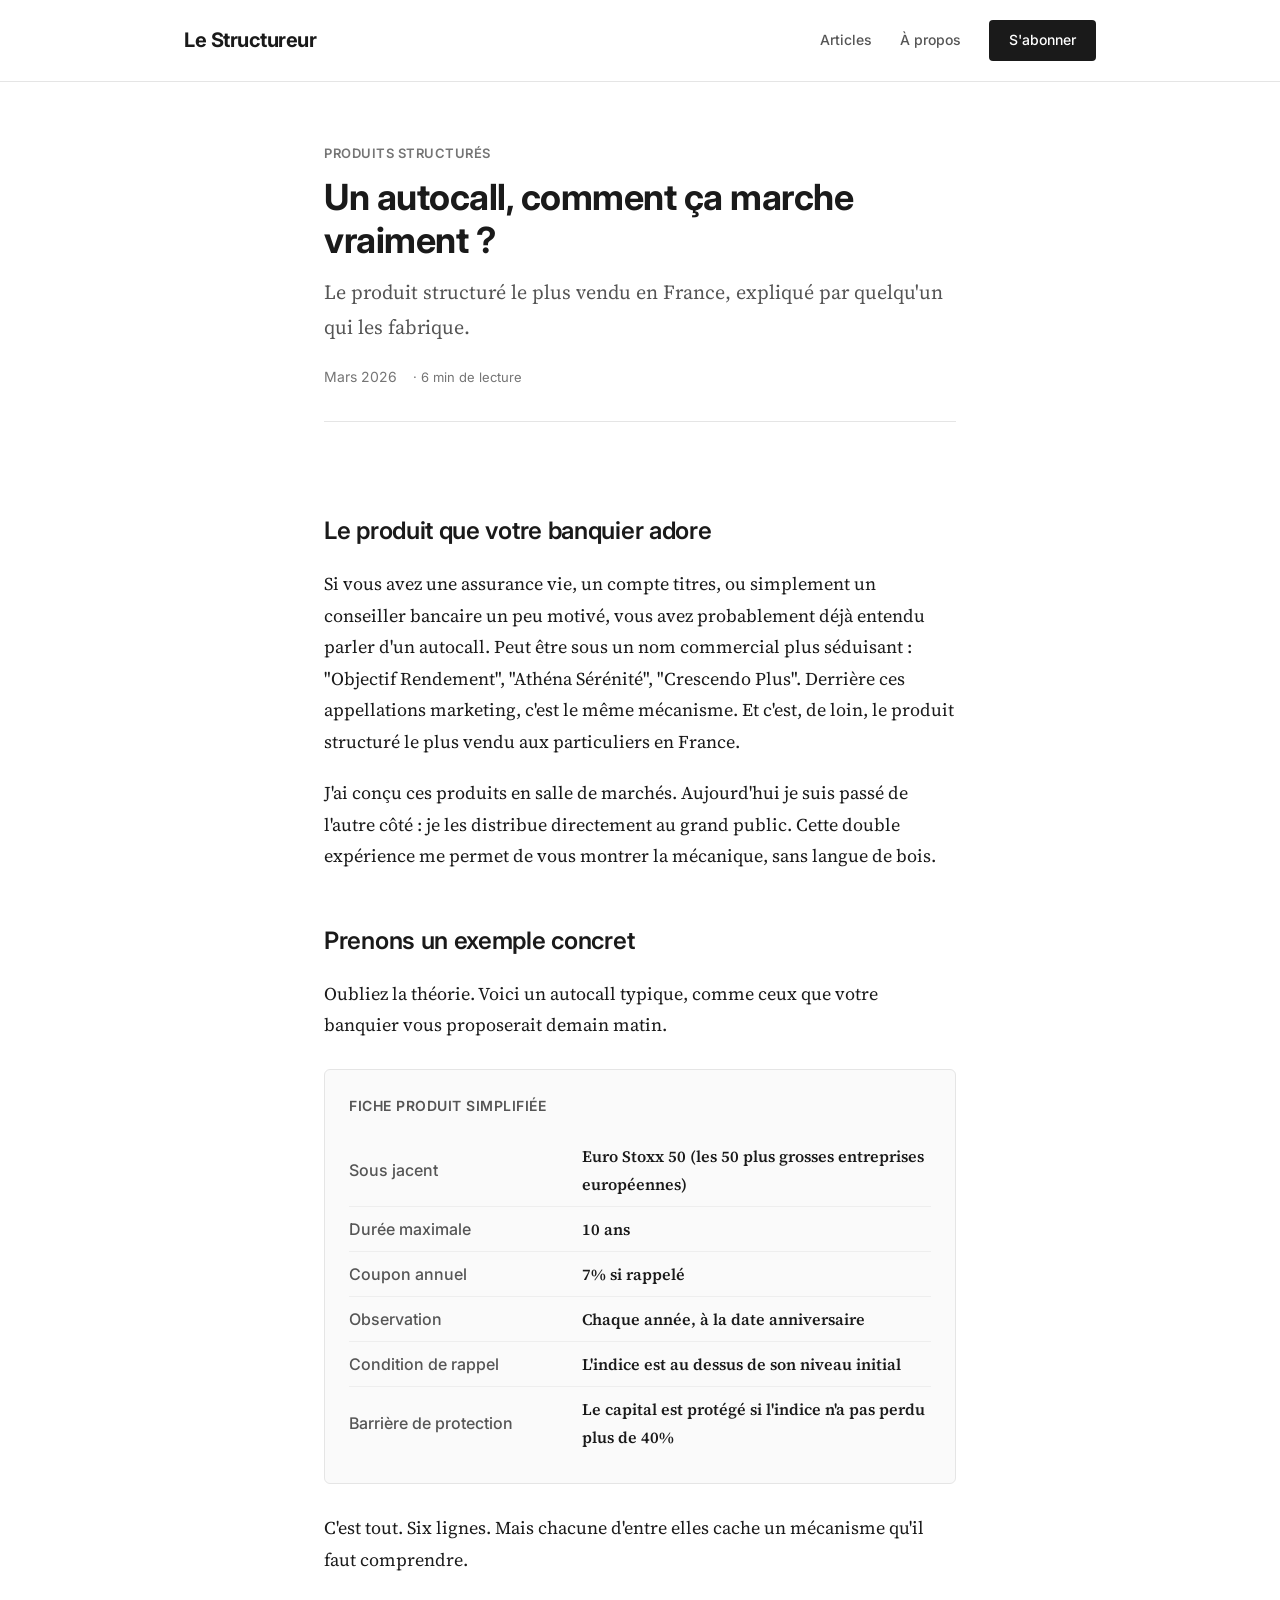
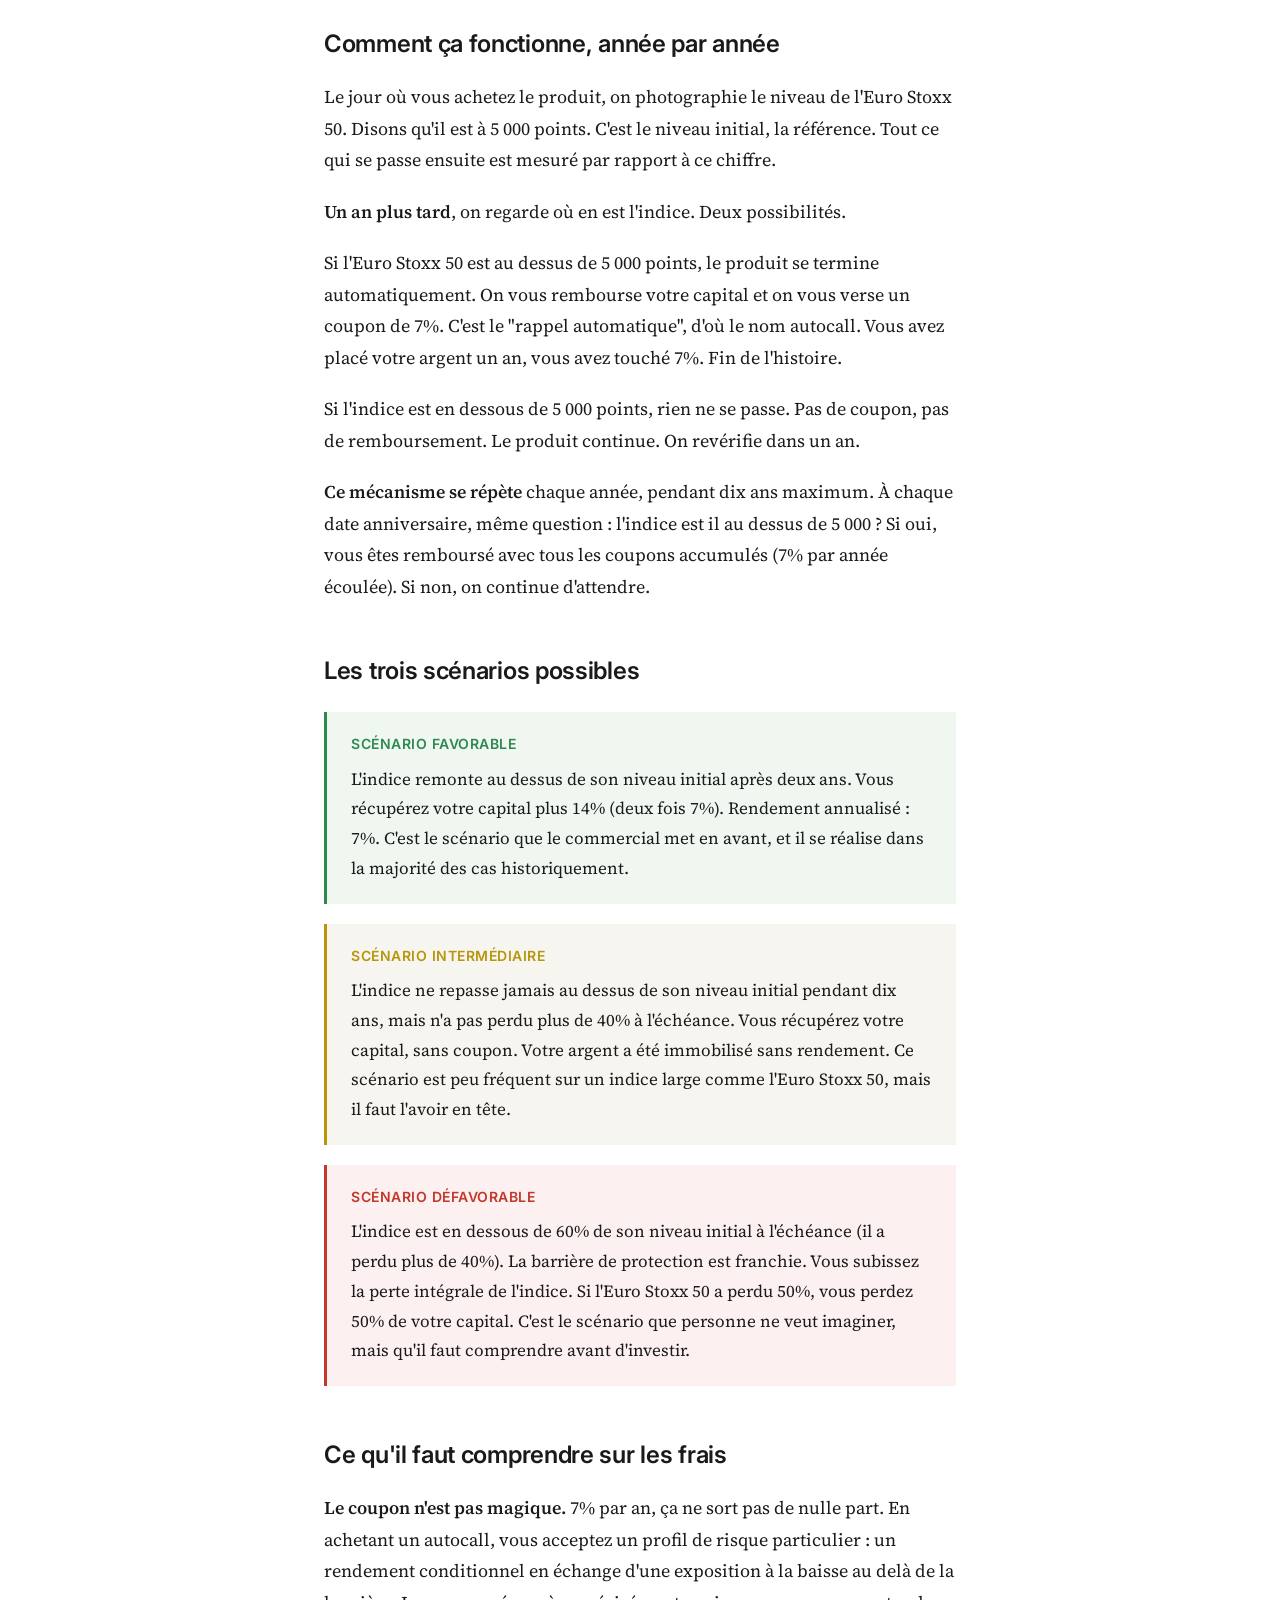
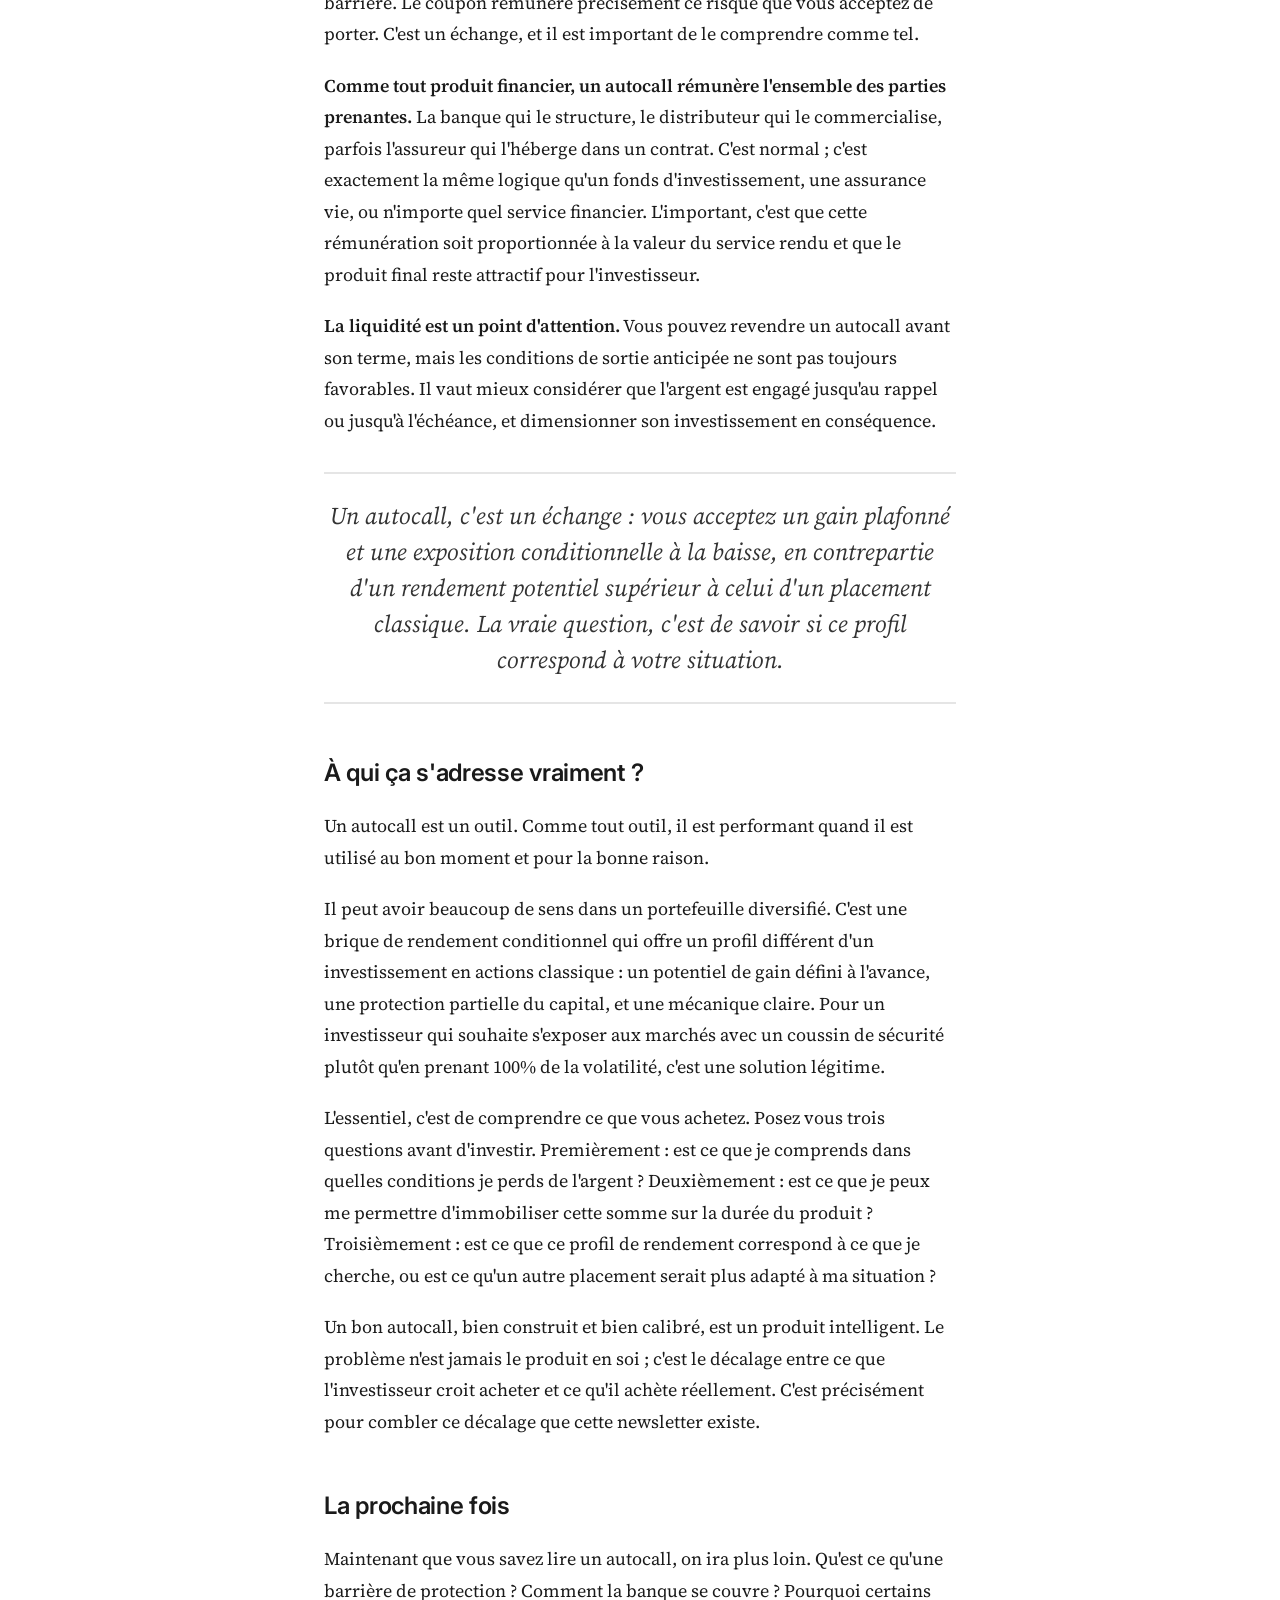
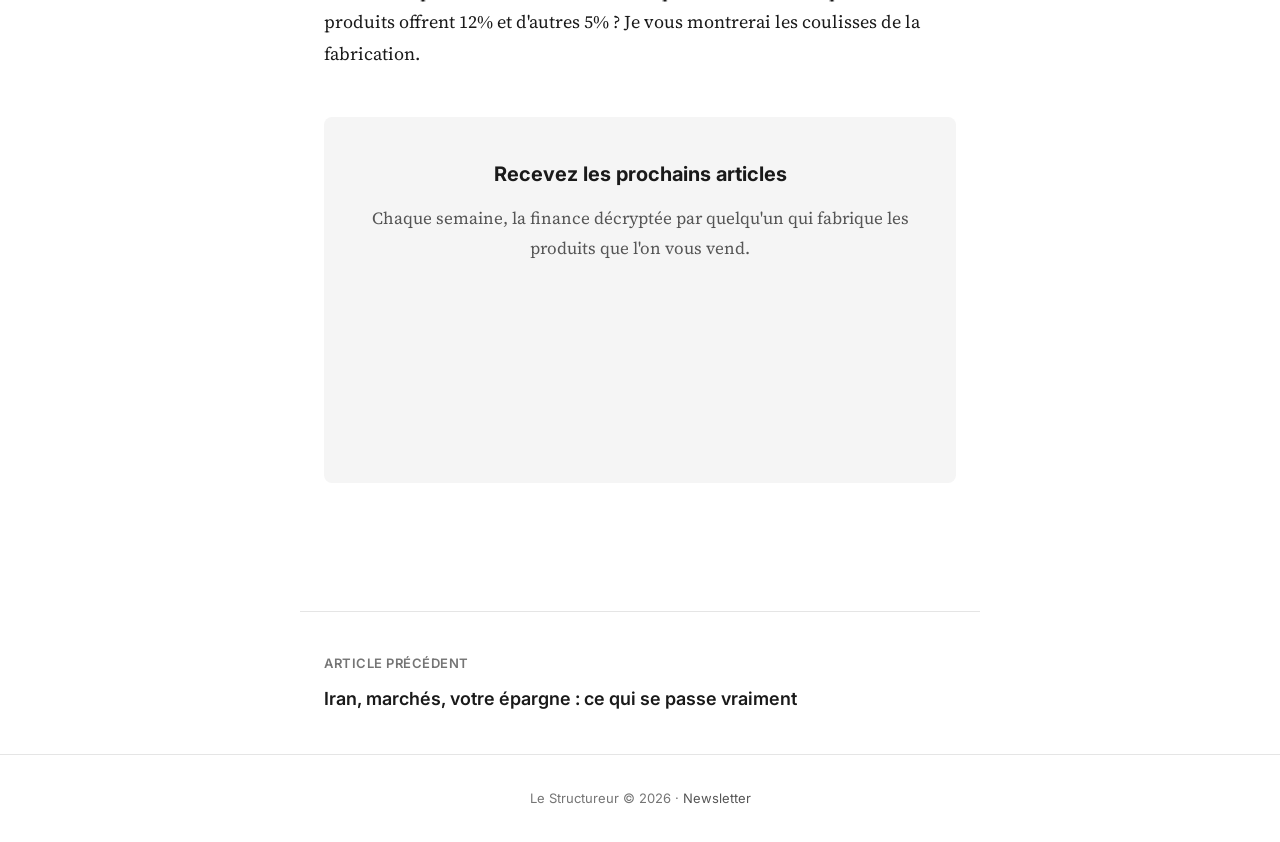
==== commit d9c28800: "Remove last name and LinkedIn link from all pages Co-Authored-By: Claude Opus 4.6 (1M context) <nore" ====
--- a/articles/autocall-comment-ca-marche/index.html
+++ b/articles/autocall-comment-ca-marche/index.html
@@ -15,7 +15,7 @@
         "@context": "https://schema.org",
         "@type": "Article",
         "headline": "Un autocall, comment ça marche vraiment ?",
-        "author": { "@type": "Person", "name": "Adrien Jeanne" },
+        "author": { "@type": "Person", "name": "Adrien" },
         "datePublished": "2026-03-14",
         "publisher": { "@type": "Organization", "name": "Le Structureur" },
         "description": "Le produit structuré le plus vendu en France, expliqué par un ancien de salle de marchés."
@@ -138,7 +138,7 @@
 </div>
 
 <footer class="site-footer">
-    <p>Le Structureur © 2026 · <a href="https://lestructureur.substack.com" target="_blank">Newsletter</a> · <a href="https://www.linkedin.com/in/adrien-jeanne" target="_blank">LinkedIn</a></p>
+    <p>Le Structureur © 2026 · <a href="https://lestructureur.substack.com" target="_blank">Newsletter</a></p>
 </footer>
 
 </body>
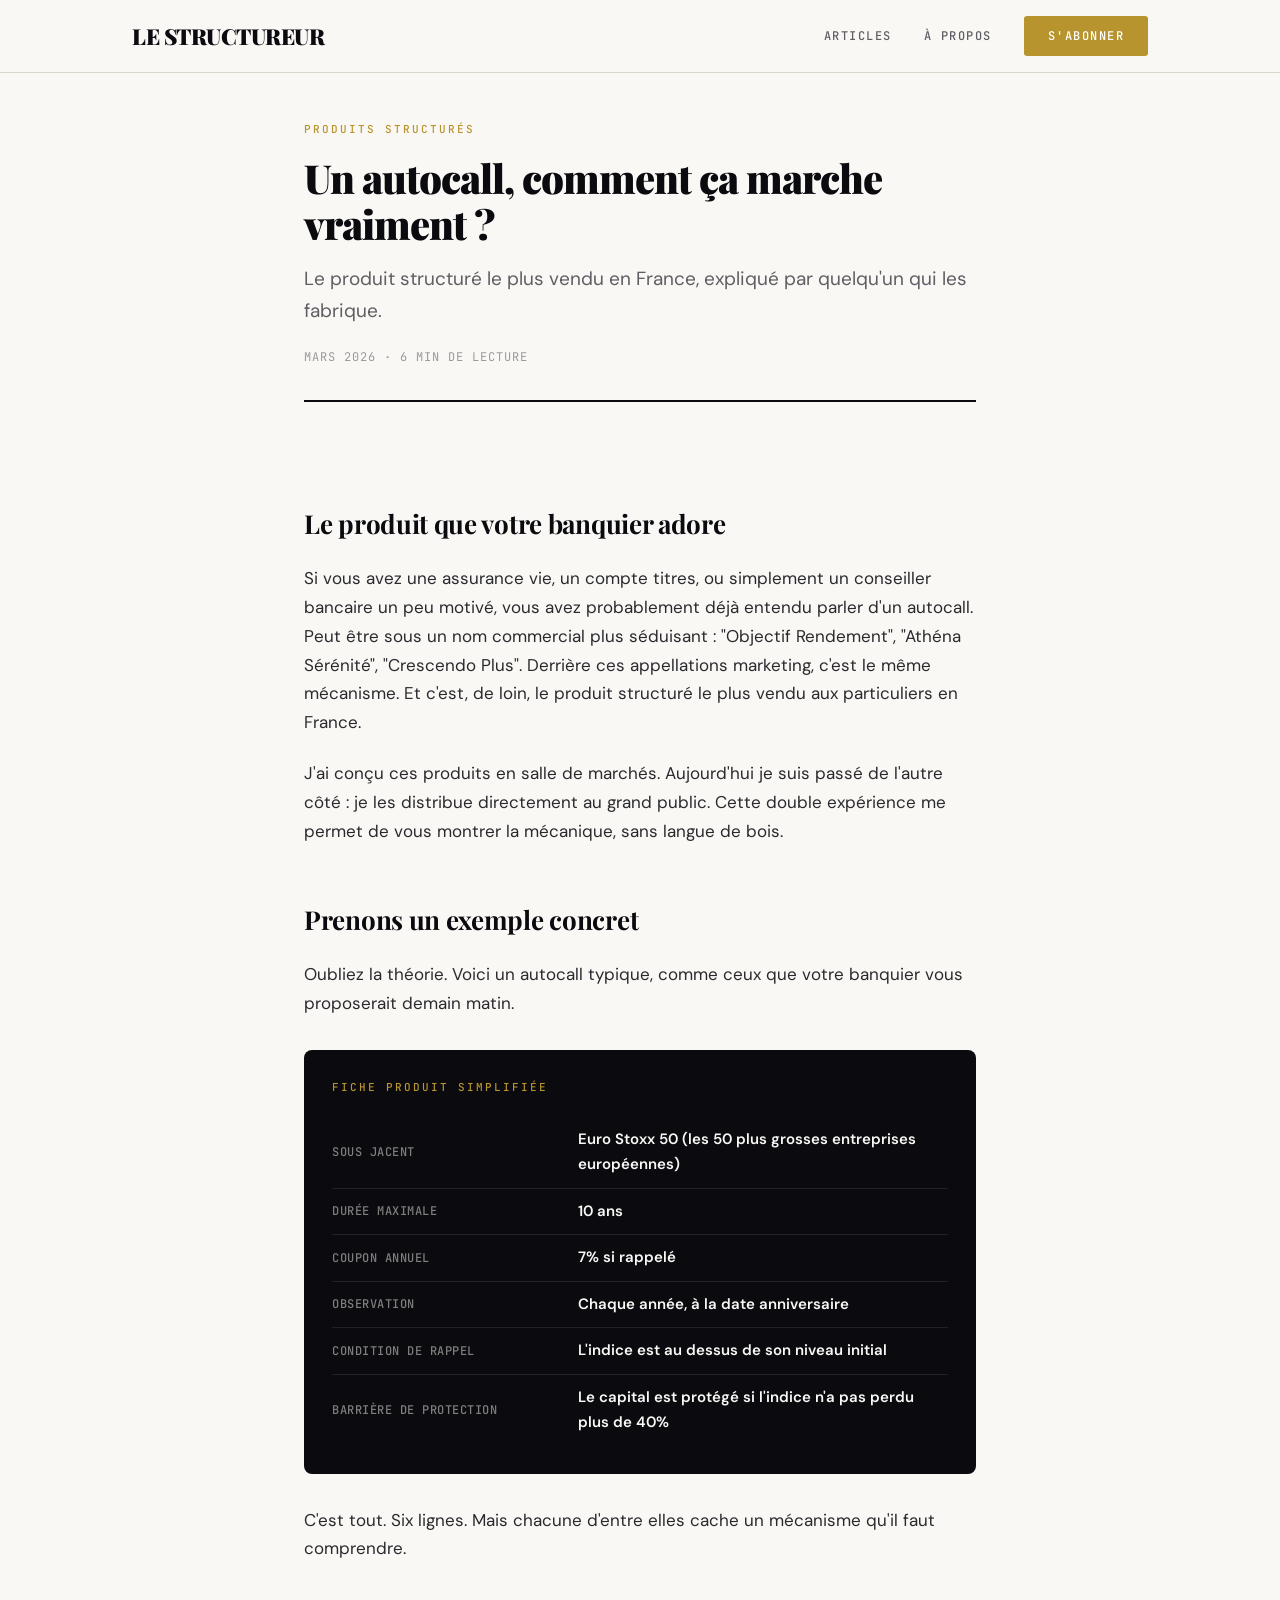
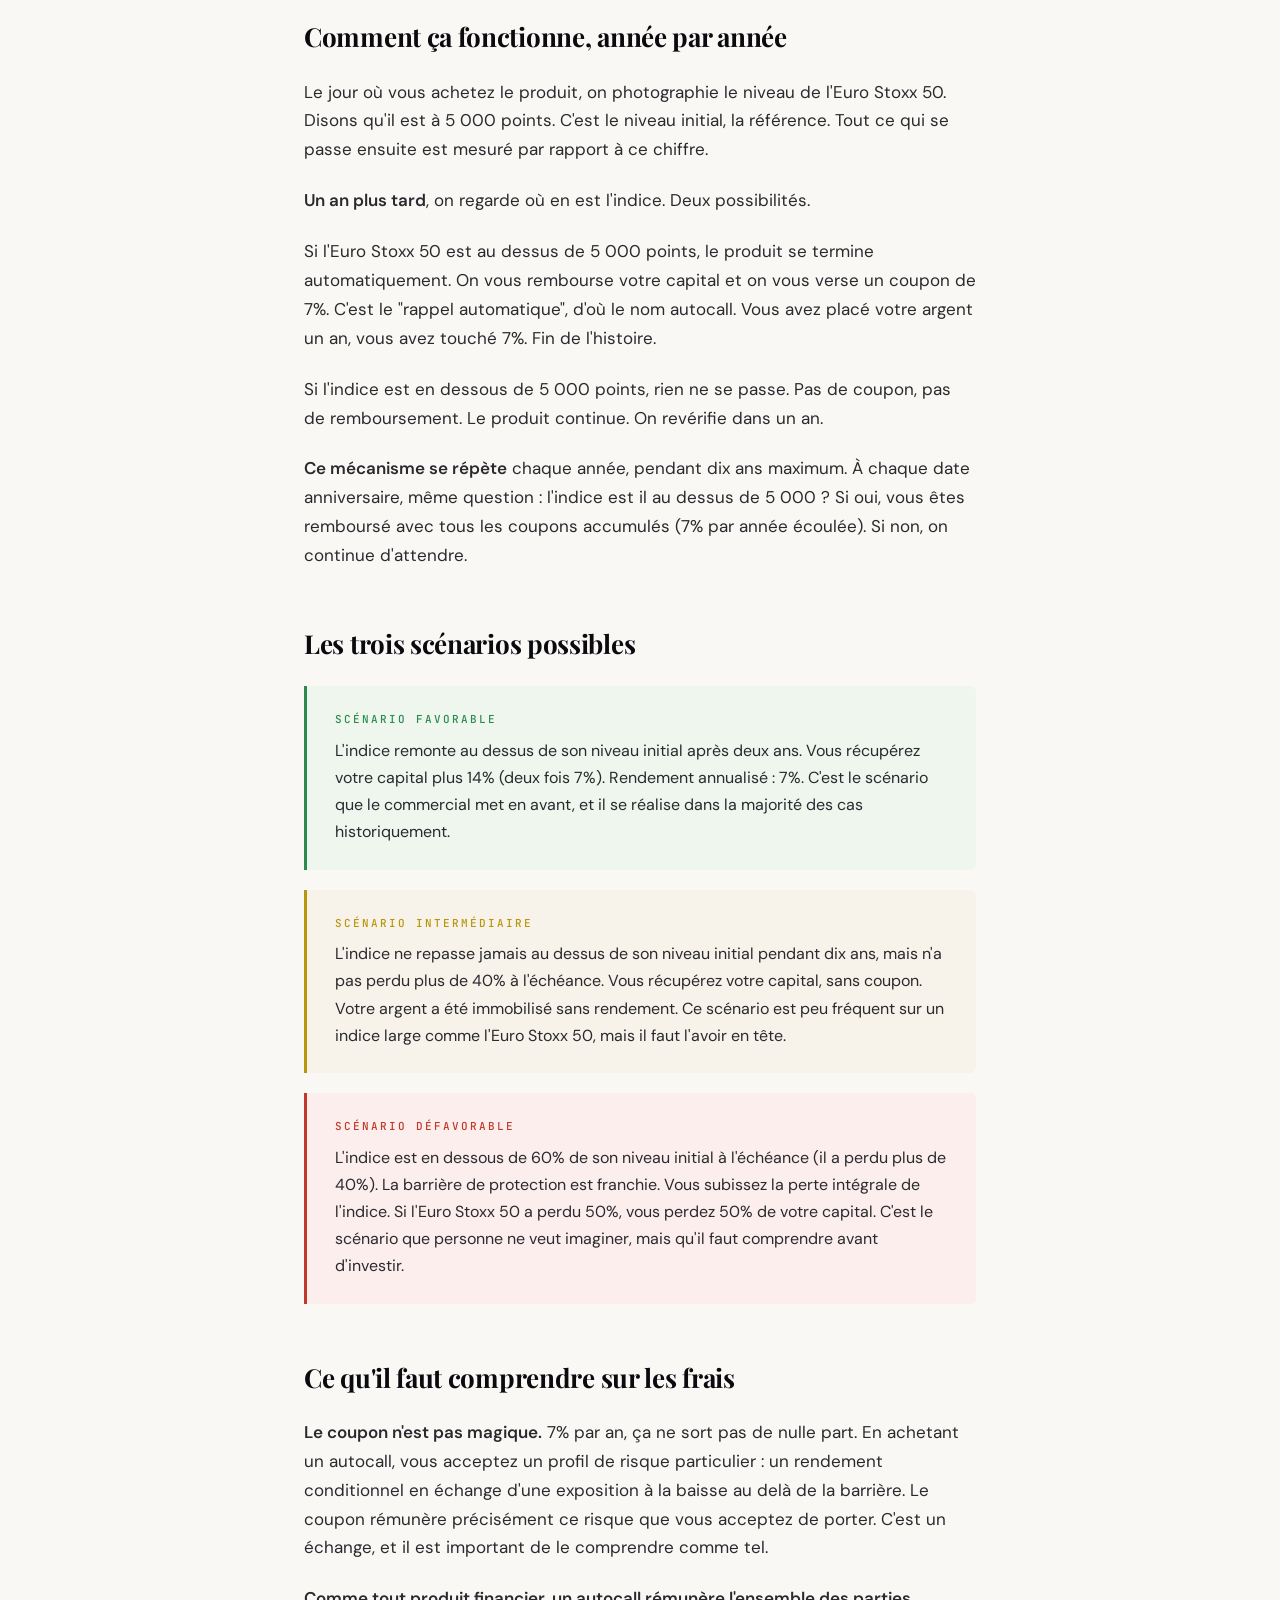
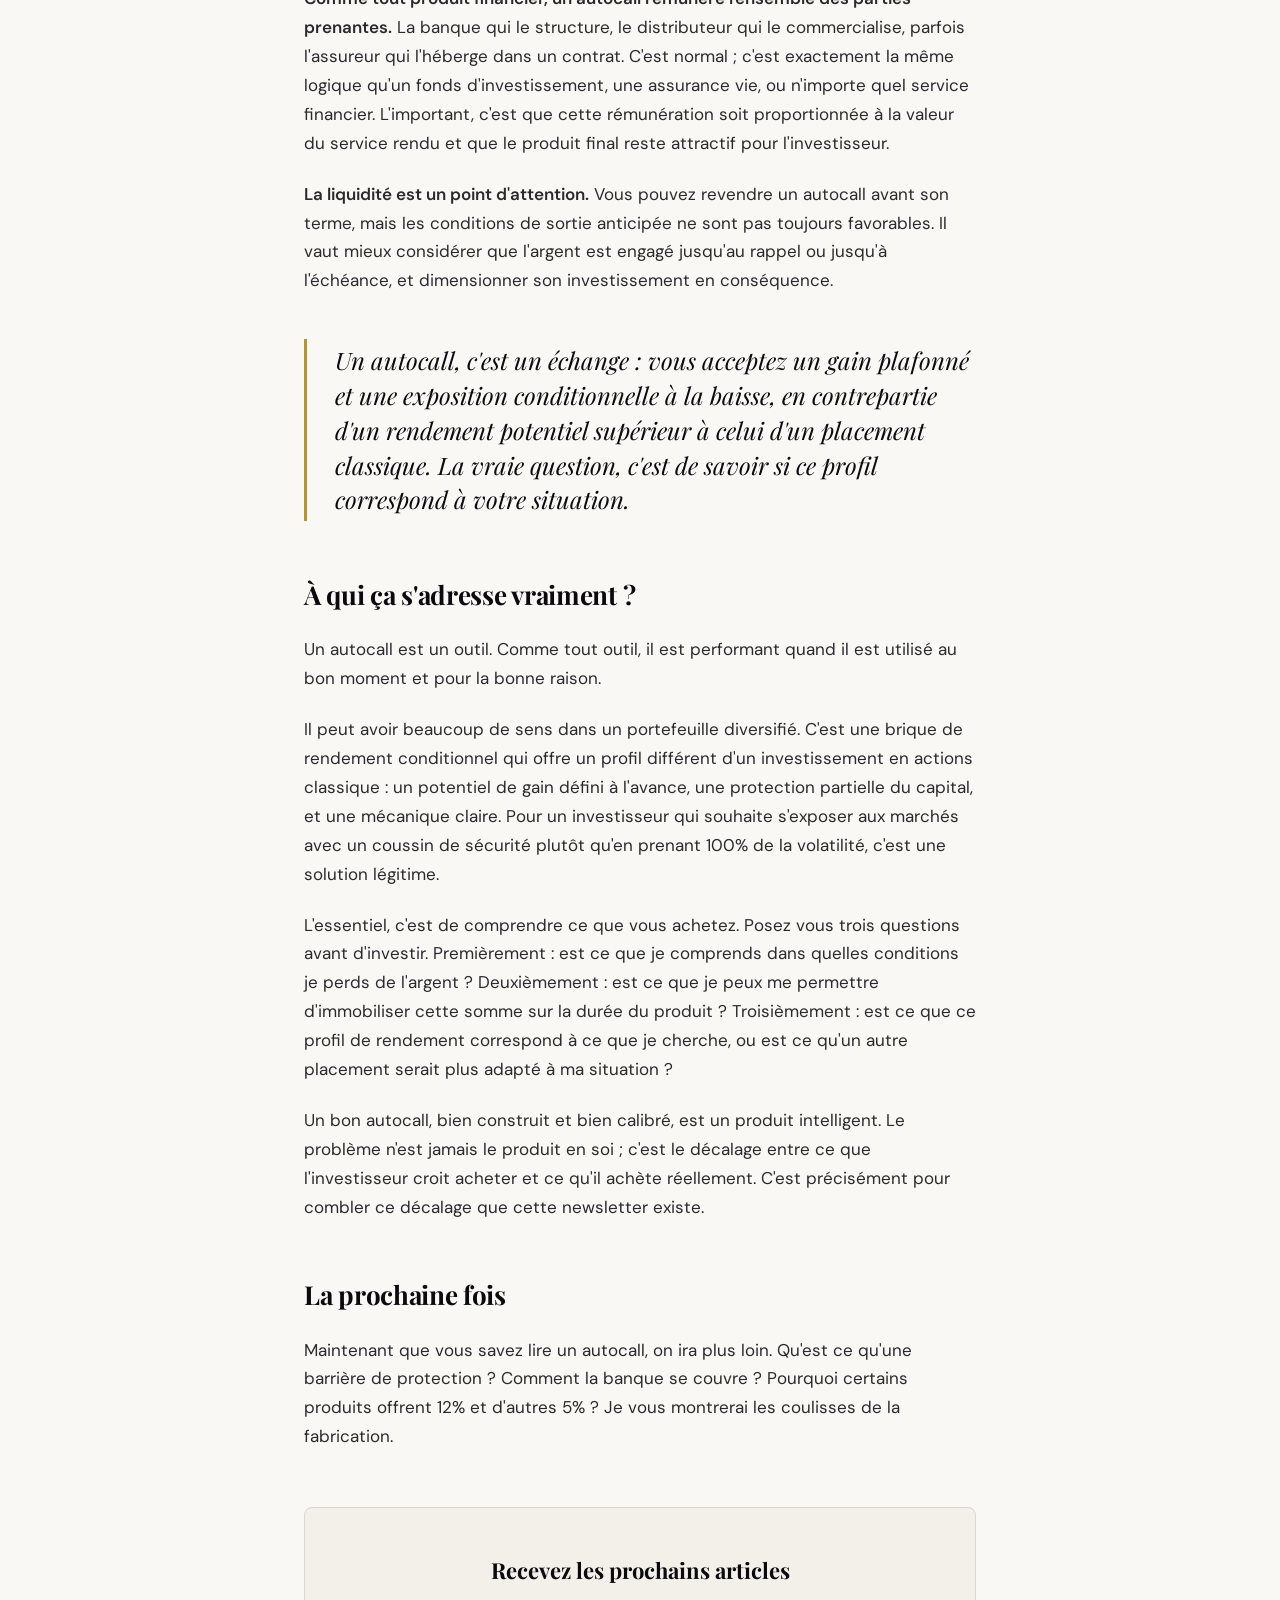
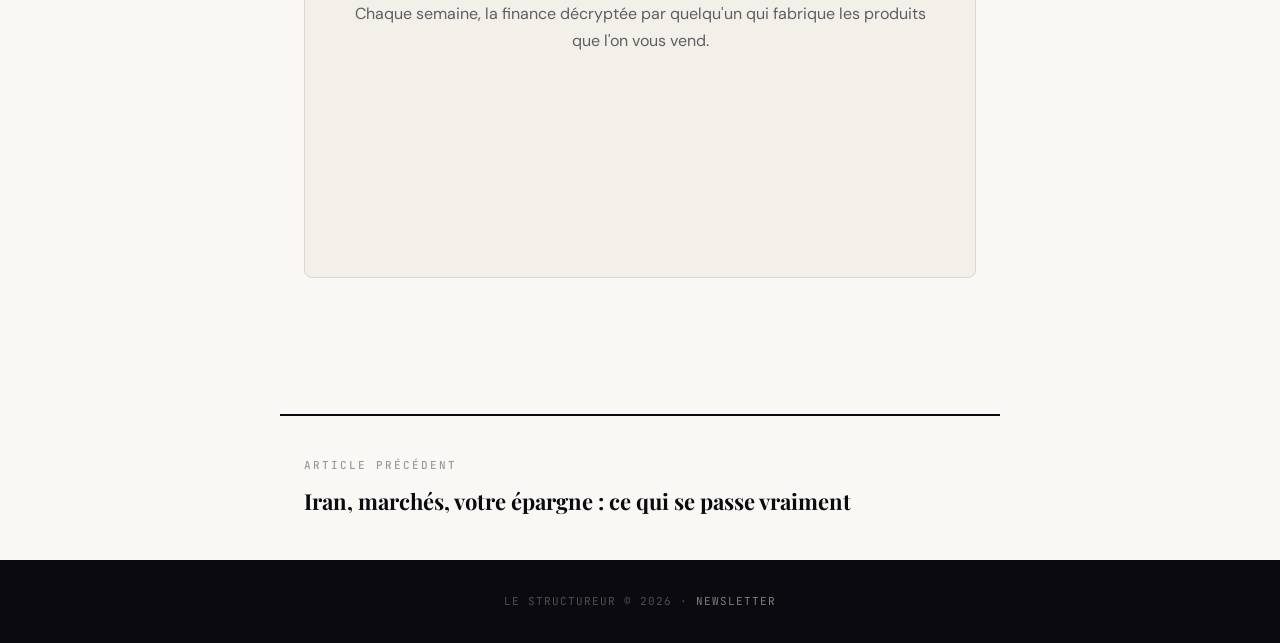
==== commit eba4e221: "Add canonical tags, og:image meta, and og-image generator Co-Authored-By: Claude Opus 4.6 (1M contex" ====
--- a/articles/autocall-comment-ca-marche/index.html
+++ b/articles/autocall-comment-ca-marche/index.html
@@ -8,6 +8,8 @@
     <meta property="og:title" content="Un autocall, comment ça marche vraiment ?">
     <meta property="og:description" content="Le produit structuré le plus vendu en France, décortiqué par quelqu'un qui les fabrique.">
     <meta property="og:type" content="article">
+    <link rel="canonical" href="https://lestructureur.fr/articles/autocall-comment-ca-marche/">
+    <meta property="og:image" content="https://lestructureur.fr/images/og-image.png">
     <link rel="icon" href="/favicon.svg" type="image/svg+xml">
     <link rel="stylesheet" href="/css/style.css">
     <script type="application/ld+json">
--- a/css/style.css
+++ b/css/style.css
@@ -1,286 +1,523 @@
-@import url('https://fonts.googleapis.com/css2?family=Source+Serif+4:ital,opsz,wght@0,8..60,400;0,8..60,600;0,8..60,700;1,8..60,400&family=Inter:wght@400;500;600;700&display=swap');
+@import url('https://fonts.googleapis.com/css2?family=Playfair+Display:ital,wght@0,400;0,700;0,900;1,400&family=DM+Sans:ital,wght@0,400;0,500;0,600;0,700;1,400&family=JetBrains+Mono:wght@400;500&display=swap');
 
 :root {
-    --text: #1a1a1a;
-    --text-secondary: #555;
-    --text-light: #757575;
-    --bg: #ffffff;
-    --bg-soft: #fafafa;
-    --bg-muted: #f5f5f5;
-    --border: #e5e5e5;
-    --accent: #1a1a1a;
-    --serif: 'Source Serif 4', Georgia, serif;
-    --sans: 'Inter', system-ui, sans-serif;
-    --max-width: 680px;
+    --ink: #0a0a0f;
+    --paper: #faf8f5;
+    --cream: #f3efe9;
+    --warm: #ece6dc;
+    --gold: #b8942e;
+    --gold-light: #d4b45a;
+    --green-soft: #e8f0e8;
+    --green: #2d7a4e;
+    --text: #2a2a2e;
+    --text-secondary: #5e5e64;
+    --text-light: #9a9a9e;
+    --border: #ddd6cc;
+    --serif: 'Playfair Display', Georgia, serif;
+    --sans: 'DM Sans', system-ui, sans-serif;
+    --mono: 'JetBrains Mono', monospace;
+    --max-width: 720px;
+    --wide: 1080px;
 }
 
 * { margin: 0; padding: 0; box-sizing: border-box; }
 
+::selection {
+    background: var(--gold);
+    color: white;
+}
+
 body {
-    font-family: var(--serif);
+    font-family: var(--sans);
     color: var(--text);
-    background: var(--bg);
-    line-height: 1.75;
-    font-size: 18px;
+    background: var(--paper);
+    line-height: 1.7;
+    font-size: 17px;
     -webkit-font-smoothing: antialiased;
+    overflow-x: hidden;
 }
 
 /* ===== HEADER ===== */
 .site-header {
+    position: fixed;
+    top: 0; left: 0; right: 0;
+    z-index: 100;
+    background: rgba(250, 248, 245, 0.92);
+    backdrop-filter: blur(16px);
     border-bottom: 1px solid var(--border);
-    padding: 20px 0;
 }
 
 .header-inner {
-    max-width: 960px;
+    max-width: var(--wide);
     margin: 0 auto;
-    padding: 0 24px;
+    padding: 16px 32px;
     display: flex;
     justify-content: space-between;
     align-items: center;
 }
 
 .site-title {
-    font-family: var(--sans);
-    font-size: 20px;
-    font-weight: 700;
-    color: var(--text);
+    font-family: var(--serif);
+    font-size: 22px;
+    font-weight: 900;
+    color: var(--ink);
     text-decoration: none;
     letter-spacing: -0.5px;
-}
+    text-transform: uppercase;
+}
+
+.site-title span { color: var(--gold); }
 
 .site-nav {
     display: flex;
-    gap: 28px;
+    gap: 32px;
     align-items: center;
 }
 
 .site-nav a {
-    font-family: var(--sans);
-    font-size: 14px;
+    font-family: var(--mono);
+    font-size: 12px;
     font-weight: 500;
     color: var(--text-secondary);
     text-decoration: none;
+    text-transform: uppercase;
+    letter-spacing: 1.5px;
     transition: color 0.2s;
 }
 
-.site-nav a:hover { color: var(--text); }
+.site-nav a:hover { color: var(--ink); }
 
 .btn-subscribe {
-    font-family: var(--sans);
-    font-size: 14px;
-    font-weight: 600;
-    color: var(--bg) !important;
-    background: var(--text);
-    padding: 8px 20px;
-    border-radius: 4px;
+    font-family: var(--mono) !important;
+    font-size: 12px !important;
+    color: white !important;
+    background: var(--gold);
+    padding: 10px 24px;
     text-decoration: none;
-    transition: opacity 0.2s;
-}
-
-.btn-subscribe:hover { opacity: 0.85; }
-
-/* ===== HERO ===== */
+    letter-spacing: 1.5px;
+    border-radius: 3px;
+    transition: all 0.3s ease;
+}
+
+.btn-subscribe:hover {
+    background: var(--gold-light);
+}
+
+/* ===== HERO (sombre, signature) ===== */
 .hero {
-    max-width: var(--max-width);
+    background: var(--ink);
+    color: var(--paper);
+    padding: 160px 32px 100px;
+    position: relative;
+    overflow: hidden;
+}
+
+.hero::before {
+    content: '';
+    position: absolute;
+    top: -50%; right: -20%;
+    width: 800px; height: 800px;
+    background: radial-gradient(circle, rgba(184, 148, 46, 0.06) 0%, transparent 70%);
+    pointer-events: none;
+}
+
+.hero::after {
+    content: '';
+    position: absolute;
+    bottom: 0; left: 0; right: 0;
+    height: 1px;
+    background: linear-gradient(90deg, transparent, var(--gold), transparent);
+}
+
+.hero-inner {
+    max-width: var(--wide);
     margin: 0 auto;
-    padding: 80px 24px 60px;
-    text-align: center;
+    position: relative;
+}
+
+.hero-label {
+    font-family: var(--mono);
+    font-size: 11px;
+    letter-spacing: 3px;
+    text-transform: uppercase;
+    color: var(--gold);
+    margin-bottom: 32px;
+    display: flex;
+    align-items: center;
+    gap: 12px;
+}
+
+.hero-label::before {
+    content: '';
+    width: 40px; height: 1px;
+    background: var(--gold);
 }
 
 .hero h1 {
-    font-family: var(--sans);
-    font-size: 42px;
-    font-weight: 700;
-    line-height: 1.15;
-    letter-spacing: -1px;
-    margin-bottom: 20px;
-}
-
-.hero p {
-    font-size: 20px;
-    color: var(--text-secondary);
-    line-height: 1.6;
+    font-family: var(--serif);
+    font-size: clamp(48px, 7vw, 84px);
+    font-weight: 900;
+    line-height: 1.0;
+    letter-spacing: -2px;
+    margin-bottom: 32px;
+    max-width: 900px;
+}
+
+.hero h1 em {
+    font-style: italic;
+    color: var(--gold);
+}
+
+.hero-description {
+    font-size: 19px;
+    color: rgba(245, 240, 235, 0.6);
     max-width: 520px;
-    margin: 0 auto 32px;
+    line-height: 1.7;
+    margin-bottom: 48px;
 }
 
 .hero-cta {
-    display: inline-block;
-    font-family: var(--sans);
-    font-size: 16px;
-    font-weight: 600;
-    color: var(--bg);
-    background: var(--text);
-    padding: 14px 32px;
-    border-radius: 4px;
+    display: inline-flex;
+    align-items: center;
+    gap: 12px;
+    font-family: var(--mono);
+    font-size: 13px;
+    font-weight: 500;
+    color: var(--ink);
+    background: var(--gold);
+    padding: 16px 36px;
     text-decoration: none;
-    transition: opacity 0.2s;
-}
-
-.hero-cta:hover { opacity: 0.85; }
-
-/* ===== ARTICLES LIST ===== */
+    letter-spacing: 1px;
+    text-transform: uppercase;
+    border-radius: 3px;
+    transition: all 0.3s ease;
+}
+
+.hero-cta:hover {
+    background: var(--gold-light);
+    transform: translateY(-2px);
+    box-shadow: 0 8px 32px rgba(184, 148, 46, 0.25);
+}
+
+.hero-cta svg {
+    transition: transform 0.3s ease;
+}
+
+.hero-cta:hover svg {
+    transform: translateX(4px);
+}
+
+/* ===== ARTICLES (clair, chaleureux) ===== */
 .articles-section {
-    max-width: 960px;
+    max-width: var(--wide);
     margin: 0 auto;
-    padding: 0 24px 80px;
+    padding: 80px 32px;
+}
+
+.section-header {
+    display: flex;
+    justify-content: space-between;
+    align-items: flex-end;
+    margin-bottom: 40px;
+    padding-bottom: 16px;
+    border-bottom: 2px solid var(--text);
+}
+
+.section-label {
+    font-family: var(--mono);
+    font-size: 11px;
+    letter-spacing: 3px;
+    text-transform: uppercase;
+    color: var(--text-light);
+    margin-bottom: 4px;
 }
 
 .section-title {
-    font-family: var(--sans);
-    font-size: 14px;
-    font-weight: 600;
-    text-transform: uppercase;
+    font-family: var(--serif);
+    font-size: 32px;
+    font-weight: 900;
+    letter-spacing: -0.5px;
+    color: var(--ink);
+    border-bottom: none;
+    margin-bottom: 0;
+    padding-bottom: 0;
+}
+
+.section-count {
+    font-family: var(--mono);
+    font-size: 12px;
+    color: var(--text-light);
     letter-spacing: 1px;
-    color: var(--text-light);
-    margin-bottom: 32px;
-    padding-bottom: 12px;
-    border-bottom: 1px solid var(--border);
 }
 
 .articles-grid {
     display: grid;
     grid-template-columns: 1fr 1fr;
-    gap: 40px;
+    gap: 24px;
 }
 
 .article-card {
     text-decoration: none;
     color: inherit;
-    display: block;
-    transition: transform 0.2s;
-}
-
-.article-card:hover { transform: translateY(-2px); }
+    display: flex;
+    flex-direction: column;
+    padding: 32px;
+    background: white;
+    border: 1px solid var(--border);
+    border-radius: 8px;
+    transition: all 0.3s ease;
+    position: relative;
+    overflow: hidden;
+}
+
+.article-card:hover {
+    border-color: var(--gold);
+    box-shadow: 0 8px 24px rgba(0, 0, 0, 0.06);
+    transform: translateY(-3px);
+}
 
 .article-card .tag {
-    font-family: var(--sans);
-    font-size: 12px;
-    font-weight: 600;
-    text-transform: uppercase;
-    letter-spacing: 0.5px;
+    font-family: var(--mono);
+    font-size: 10px;
+    font-weight: 500;
+    text-transform: uppercase;
+    letter-spacing: 2px;
+    color: var(--gold);
+    margin-bottom: 14px;
+}
+
+.article-card .issue-number {
+    font-family: var(--serif);
+    font-size: 72px;
+    font-weight: 900;
+    color: rgba(0, 0, 0, 0.03);
+    position: absolute;
+    top: 8px; right: 16px;
+    line-height: 1;
+}
+
+.article-card h3 {
+    font-family: var(--serif);
+    font-size: 22px;
+    font-weight: 700;
+    line-height: 1.3;
+    margin-bottom: 12px;
+    letter-spacing: -0.3px;
+}
+
+.article-card .excerpt {
+    font-size: 15px;
+    color: var(--text-secondary);
+    line-height: 1.65;
+    margin-bottom: 20px;
+    flex-grow: 1;
+}
+
+.article-card .meta {
+    font-family: var(--mono);
+    font-size: 11px;
     color: var(--text-light);
-    margin-bottom: 8px;
-}
-
-.article-card h3 {
-    font-family: var(--sans);
-    font-size: 20px;
-    font-weight: 600;
-    line-height: 1.3;
-    margin-bottom: 10px;
-    letter-spacing: -0.3px;
-}
-
-.article-card .excerpt {
+    letter-spacing: 1px;
+    text-transform: uppercase;
+    display: flex;
+    justify-content: space-between;
+    align-items: center;
+    padding-top: 14px;
+    border-top: 1px solid var(--border);
+}
+
+.read-arrow {
+    width: 20px; height: 20px;
+    color: var(--text-light);
+    transition: all 0.3s ease;
+}
+
+.article-card:hover .read-arrow {
+    transform: translateX(6px);
+    color: var(--gold);
+}
+
+/* ===== ABOUT (fond crème, chaleureux) ===== */
+.about-section {
+    background: var(--cream);
+    padding: 80px 32px;
+    position: relative;
+}
+
+.about-inner {
+    max-width: var(--wide);
+    margin: 0 auto;
+    display: grid;
+    grid-template-columns: 1fr 1.5fr;
+    gap: 64px;
+    align-items: start;
+}
+
+.about-label {
+    font-family: var(--mono);
+    font-size: 11px;
+    letter-spacing: 3px;
+    text-transform: uppercase;
+    color: var(--gold);
+    margin-bottom: 20px;
+    display: flex;
+    align-items: center;
+    gap: 12px;
+}
+
+.about-label::before {
+    content: '';
+    width: 40px; height: 1px;
+    background: var(--gold);
+}
+
+.about-inner h2 {
+    font-family: var(--serif);
+    font-size: 38px;
+    font-weight: 900;
+    line-height: 1.15;
+    letter-spacing: -1px;
+    color: var(--ink);
+}
+
+.about-inner h2 em {
+    font-style: italic;
+    color: var(--gold);
+}
+
+.about-text p {
+    font-size: 17px;
+    color: var(--text-secondary);
+    line-height: 1.8;
+    margin-bottom: 18px;
+}
+
+/* ===== NEWSLETTER (fond blanc, aéré) ===== */
+.newsletter-section {
+    background: white;
+    padding: 80px 32px;
+    text-align: center;
+    border-top: 1px solid var(--border);
+    border-bottom: 1px solid var(--border);
+}
+
+.newsletter-inner {
+    max-width: 560px;
+    margin: 0 auto;
+}
+
+.newsletter-inner h2 {
+    font-family: var(--serif);
+    font-size: 30px;
+    font-weight: 900;
+    margin-bottom: 12px;
+    letter-spacing: -0.5px;
+    color: var(--ink);
+}
+
+.newsletter-inner p {
     font-size: 16px;
     color: var(--text-secondary);
+    margin-bottom: 28px;
     line-height: 1.6;
-    margin-bottom: 12px;
-}
-
-.article-card .meta {
-    font-family: var(--sans);
-    font-size: 13px;
-    color: var(--text-light);
-}
-
-/* ===== ABOUT SECTION ===== */
-.about-section {
-    background: var(--bg-muted);
-    padding: 60px 24px;
-}
-
-.about-inner {
-    max-width: var(--max-width);
-    margin: 0 auto;
+}
+
+/* ===== FOOTER (sombre, rappel du hero) ===== */
+.site-footer {
+    background: var(--ink);
+    padding: 32px;
     text-align: center;
 }
 
-.about-inner h2 {
-    font-family: var(--sans);
-    font-size: 24px;
-    font-weight: 700;
-    margin-bottom: 16px;
-}
-
-.about-inner p {
-    font-size: 18px;
-    color: var(--text-secondary);
-    line-height: 1.7;
-    margin-bottom: 16px;
-}
+.site-footer p {
+    font-family: var(--mono);
+    font-size: 11px;
+    color: rgba(245, 240, 235, 0.3);
+    letter-spacing: 1px;
+    text-transform: uppercase;
+}
+
+.site-footer a {
+    color: rgba(245, 240, 235, 0.5);
+    text-decoration: none;
+    transition: color 0.2s;
+}
+
+.site-footer a:hover { color: var(--gold); }
 
 /* ===== ARTICLE PAGE ===== */
 .article-header {
     max-width: var(--max-width);
     margin: 0 auto;
-    padding: 60px 24px 0;
+    padding: 120px 24px 0;
 }
 
 .article-header .tag {
-    font-family: var(--sans);
-    font-size: 13px;
-    font-weight: 600;
-    text-transform: uppercase;
-    letter-spacing: 0.5px;
-    color: var(--text-light);
-    margin-bottom: 12px;
+    font-family: var(--mono);
+    font-size: 11px;
+    font-weight: 500;
+    text-transform: uppercase;
+    letter-spacing: 2px;
+    color: var(--gold);
+    margin-bottom: 16px;
 }
 
 .article-header h1 {
-    font-family: var(--sans);
-    font-size: 36px;
-    font-weight: 700;
-    line-height: 1.2;
-    letter-spacing: -0.5px;
-    margin-bottom: 12px;
+    font-family: var(--serif);
+    font-size: 40px;
+    font-weight: 900;
+    line-height: 1.15;
+    letter-spacing: -1px;
+    margin-bottom: 16px;
+    color: var(--ink);
 }
 
 .article-header .subtitle {
-    font-size: 20px;
+    font-size: 19px;
     color: var(--text-secondary);
     margin-bottom: 20px;
 }
 
 .article-header .meta {
-    font-family: var(--sans);
-    font-size: 14px;
+    font-family: var(--mono);
+    font-size: 12px;
     color: var(--text-light);
+    letter-spacing: 1px;
+    text-transform: uppercase;
     padding-bottom: 32px;
-    border-bottom: 1px solid var(--border);
+    border-bottom: 2px solid var(--ink);
 }
 
 .article-body {
     max-width: var(--max-width);
     margin: 0 auto;
-    padding: 40px 24px 80px;
+    padding: 48px 24px 80px;
 }
 
 .article-body h2 {
-    font-family: var(--sans);
-    font-size: 24px;
-    font-weight: 600;
-    margin-top: 48px;
-    margin-bottom: 16px;
+    font-family: var(--serif);
+    font-size: 26px;
+    font-weight: 700;
+    margin-top: 52px;
+    margin-bottom: 18px;
     letter-spacing: -0.3px;
+    color: var(--ink);
 }
 
 .article-body p {
-    margin-bottom: 20px;
-}
-
-.article-body strong {
-    font-weight: 600;
-}
+    margin-bottom: 22px;
+    color: var(--text);
+}
+
+.article-body strong { font-weight: 600; }
 
 .highlight-box {
-    background: var(--bg-muted);
-    border-left: 3px solid var(--accent);
-    padding: 20px 24px;
-    margin: 28px 0;
-    font-size: 17px;
+    background: var(--cream);
+    border-left: 3px solid var(--ink);
+    padding: 24px 28px;
+    margin: 32px 0;
+    font-size: 16px;
+    border-radius: 0 6px 6px 0;
 }
 
 .highlight-box p { margin-bottom: 12px; }
@@ -289,35 +526,36 @@
 .key-point { font-weight: 600; }
 
 .scenario-box {
-    padding: 20px 24px;
+    padding: 24px 28px;
     margin: 20px 0;
-    font-size: 17px;
+    font-size: 16px;
+    border-radius: 0 6px 6px 0;
 }
 
 .scenario-box p { margin-bottom: 8px; }
 .scenario-box p:last-child { margin-bottom: 0; }
 
 .scenario-box.good {
-    background: #f0f7f0;
+    background: #eef6ee;
     border-left: 3px solid #2d8a4e;
 }
 
 .scenario-box.neutral {
-    background: #f7f5f0;
+    background: #f7f3ea;
     border-left: 3px solid #b8960c;
 }
 
 .scenario-box.bad {
-    background: #fdf0f0;
+    background: #fceeed;
     border-left: 3px solid #c0392b;
 }
 
 .scenario-label {
-    font-family: var(--sans);
-    font-size: 14px;
-    font-weight: 600;
-    text-transform: uppercase;
-    letter-spacing: 0.5px;
+    font-family: var(--mono);
+    font-size: 11px;
+    font-weight: 500;
+    text-transform: uppercase;
+    letter-spacing: 2px;
     margin-bottom: 8px;
 }
 
@@ -326,33 +564,32 @@
 .scenario-box.bad .scenario-label { color: #c0392b; }
 
 .pullquote {
+    font-family: var(--serif);
     font-size: 24px;
     font-style: italic;
-    color: #333;
-    border-top: 2px solid var(--border);
-    border-bottom: 2px solid var(--border);
-    padding: 24px 0;
-    margin: 36px 0;
-    text-align: center;
-    line-height: 1.5;
+    color: var(--ink);
+    border-left: 3px solid var(--gold);
+    padding: 4px 0 4px 28px;
+    margin: 44px 0;
+    line-height: 1.45;
 }
 
 .product-card {
-    background: var(--bg-soft);
-    border: 1px solid var(--border);
-    border-radius: 6px;
-    padding: 24px;
-    margin: 28px 0;
+    background: var(--ink);
+    color: var(--paper);
+    padding: 28px;
+    margin: 32px 0;
+    border-radius: 8px;
 }
 
 .product-card h3 {
-    font-family: var(--sans);
-    font-size: 14px;
-    font-weight: 600;
-    text-transform: uppercase;
-    letter-spacing: 0.5px;
-    color: var(--text-secondary);
-    margin-bottom: 16px;
+    font-family: var(--mono);
+    font-size: 11px;
+    font-weight: 500;
+    text-transform: uppercase;
+    letter-spacing: 2px;
+    color: var(--gold);
+    margin-bottom: 20px;
 }
 
 .product-card table {
@@ -361,16 +598,19 @@
 }
 
 .product-card td {
-    padding: 8px 0;
-    border-bottom: 1px solid #eee;
-    font-size: 16px;
+    padding: 10px 0;
+    border-bottom: 1px solid rgba(245, 240, 235, 0.1);
+    font-size: 15px;
 }
 
 .product-card td:first-child {
-    font-family: var(--sans);
+    font-family: var(--mono);
+    font-size: 12px;
     font-weight: 500;
-    color: var(--text-secondary);
+    color: rgba(245, 240, 235, 0.5);
     width: 40%;
+    text-transform: uppercase;
+    letter-spacing: 0.5px;
 }
 
 .product-card td:last-child { font-weight: 600; }
@@ -378,74 +618,34 @@
 
 /* ===== CTA BOX ===== */
 .cta-box {
-    background: var(--bg-muted);
+    background: var(--cream);
+    border: 1px solid var(--border);
+    padding: 44px;
+    margin: 56px 0;
+    text-align: center;
     border-radius: 8px;
-    padding: 40px;
-    margin: 48px 0;
-    text-align: center;
+    position: relative;
 }
 
 .cta-box h3 {
-    font-family: var(--sans);
-    font-size: 20px;
+    font-family: var(--serif);
+    font-size: 22px;
     font-weight: 700;
-    margin-bottom: 12px;
+    margin-bottom: 10px;
+    color: var(--ink);
 }
 
 .cta-box p {
     color: var(--text-secondary);
     margin-bottom: 20px;
-    font-size: 17px;
-}
-
-.cta-box a {
-    display: inline-block;
-    font-family: var(--sans);
-    font-size: 15px;
-    font-weight: 600;
-    color: var(--bg);
-    background: var(--text);
-    padding: 12px 28px;
-    border-radius: 4px;
-    text-decoration: none;
-    transition: opacity 0.2s;
-}
-
-.cta-box a:hover { opacity: 0.85; }
-
-/* ===== NEWSLETTER SECTION ===== */
-.newsletter-section {
-    background: var(--text);
-    color: var(--bg);
-    padding: 60px 24px;
-    text-align: center;
-}
-
-.newsletter-inner {
-    max-width: var(--max-width);
-    margin: 0 auto;
-}
-
-.newsletter-inner h2 {
-    font-family: var(--sans);
-    font-size: 24px;
-    font-weight: 700;
-    margin-bottom: 12px;
-    color: var(--bg);
-}
-
-.newsletter-inner p {
-    font-size: 17px;
-    color: #ccc;
-    margin-bottom: 24px;
+    font-size: 16px;
 }
 
 /* ===== READING TIME ===== */
 .reading-time {
-    font-family: var(--sans);
-    font-size: 13px;
+    font-family: var(--mono);
+    font-size: 12px;
     color: var(--text-light);
-    margin-left: 12px;
 }
 
 /* ===== ARTICLE NAV ===== */
@@ -453,56 +653,57 @@
     max-width: var(--max-width);
     margin: 0 auto;
     padding: 40px 24px;
-    border-top: 1px solid var(--border);
+    border-top: 2px solid var(--ink);
 }
 
 .article-nav p {
-    font-family: var(--sans);
-    font-size: 13px;
-    font-weight: 600;
-    text-transform: uppercase;
-    letter-spacing: 0.5px;
+    font-family: var(--mono);
+    font-size: 11px;
+    font-weight: 500;
+    text-transform: uppercase;
+    letter-spacing: 2px;
     color: var(--text-light);
     margin-bottom: 8px;
 }
 
 .article-nav a {
-    font-family: var(--sans);
-    font-size: 18px;
-    font-weight: 600;
-    color: var(--text);
+    font-family: var(--serif);
+    font-size: 22px;
+    font-weight: 700;
+    color: var(--ink);
     text-decoration: none;
-}
-
-.article-nav a:hover { text-decoration: underline; }
-
-/* ===== FOOTER ===== */
-.site-footer {
-    border-top: 1px solid var(--border);
-    padding: 32px 24px;
-    text-align: center;
-}
-
-.site-footer p {
-    font-family: var(--sans);
-    font-size: 13px;
-    color: var(--text-light);
-}
-
-.site-footer a {
-    color: var(--text-secondary);
-    text-decoration: none;
-}
-
-.site-footer a:hover { color: var(--text); }
+    transition: color 0.2s;
+}
+
+.article-nav a:hover { color: var(--gold); }
+
+/* ===== ANIMATIONS ===== */
+@keyframes fadeUp {
+    from { opacity: 0; transform: translateY(20px); }
+    to { opacity: 1; transform: translateY(0); }
+}
+
+.hero-label { animation: fadeUp 0.6s ease 0.1s both; }
+.hero h1 { animation: fadeUp 0.6s ease 0.2s both; }
+.hero-description { animation: fadeUp 0.6s ease 0.35s both; }
+.hero-cta { animation: fadeUp 0.6s ease 0.5s both; }
 
 /* ===== RESPONSIVE ===== */
 @media (max-width: 768px) {
-    .hero h1 { font-size: 32px; }
-    .hero p { font-size: 18px; }
-    .articles-grid { grid-template-columns: 1fr; gap: 32px; }
-    .article-header h1 { font-size: 28px; }
+    .header-inner { padding: 14px 20px; }
+    .site-nav { gap: 16px; }
+    .site-nav a:not(.btn-subscribe) { display: none; }
+    .hero { padding: 120px 20px 60px; }
+    .hero h1 { letter-spacing: -1px; }
+    .articles-section { padding: 48px 20px; }
+    .articles-grid { grid-template-columns: 1fr; }
+    .about-inner { grid-template-columns: 1fr; gap: 32px; }
+    .about-section { padding: 60px 20px; }
+    .newsletter-section { padding: 60px 20px; }
+    .article-header { padding: 100px 20px 0; }
+    .article-header h1 { font-size: 30px; }
+    .article-body { padding: 32px 20px 60px; }
     .pullquote { font-size: 20px; }
-    .site-nav { gap: 16px; }
     .cta-box { padding: 28px 20px; }
-}
+    .section-header { flex-direction: column; align-items: flex-start; gap: 8px; }
+}
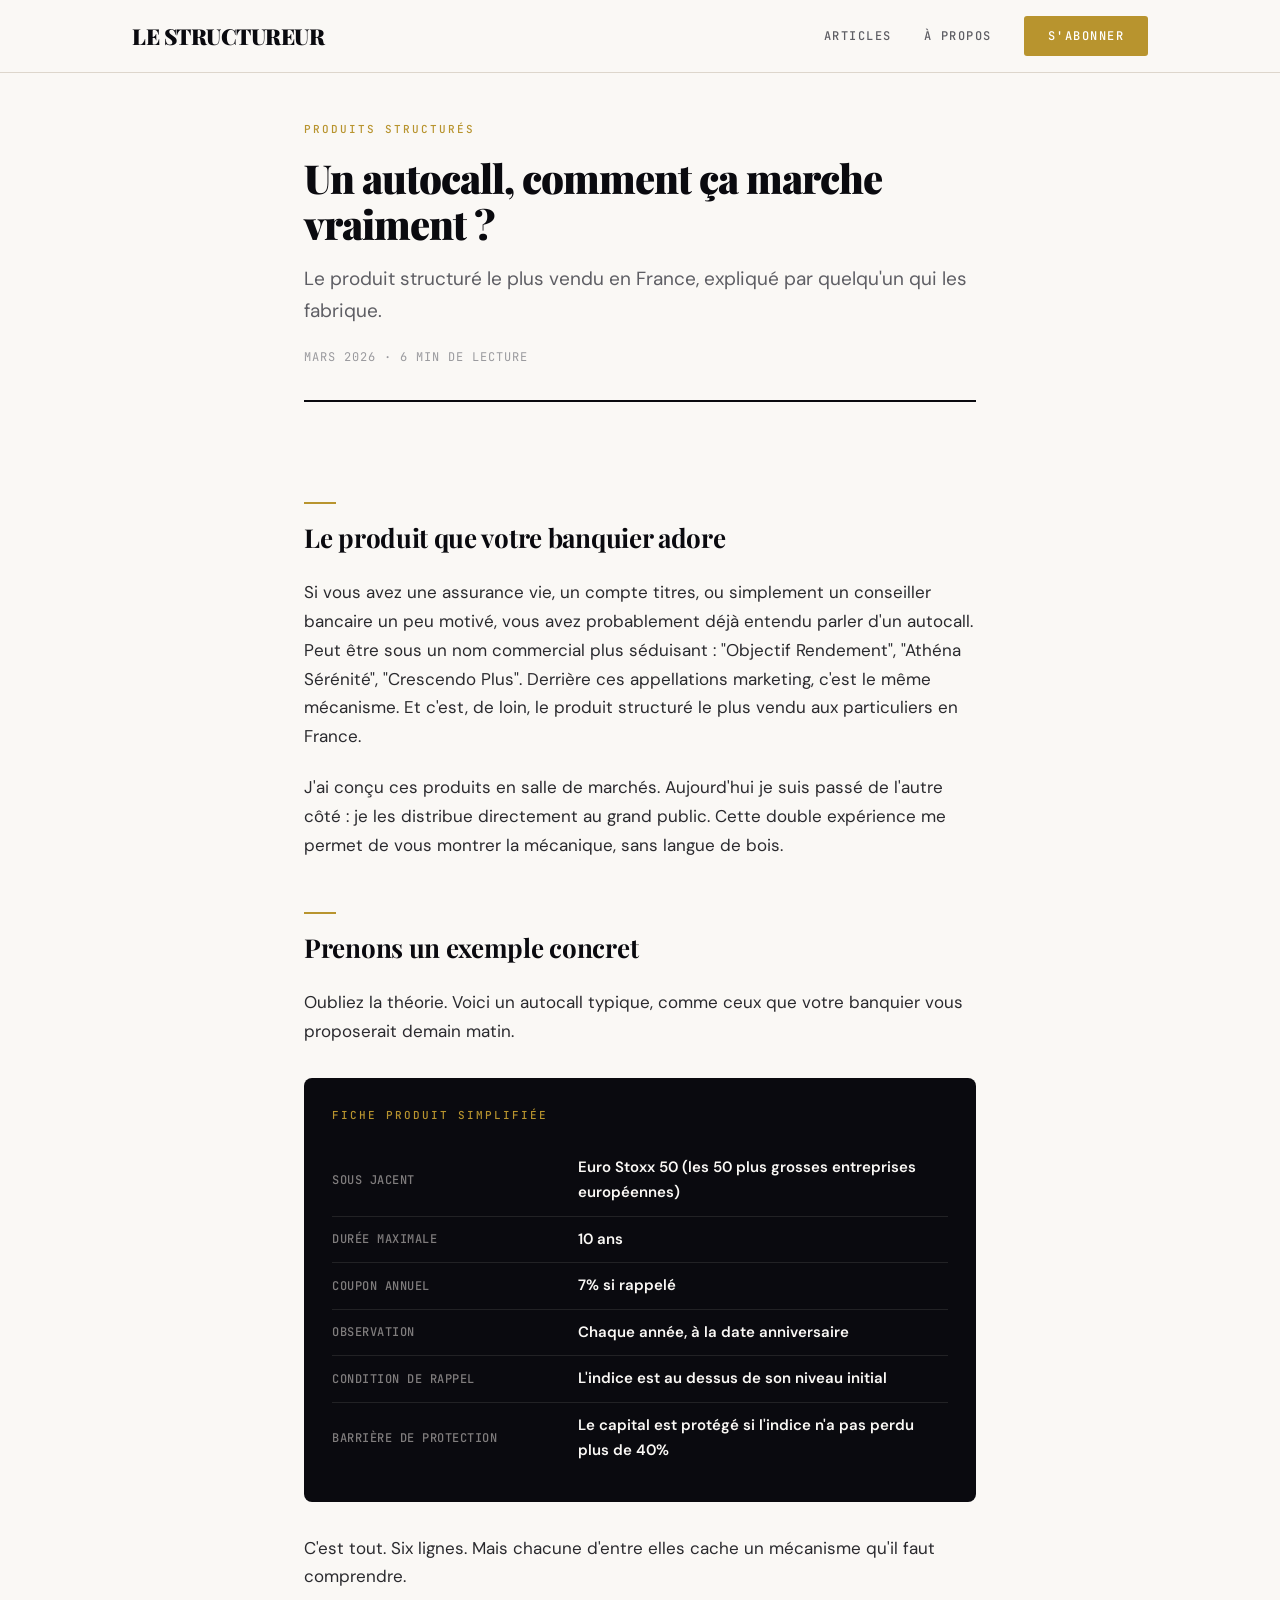
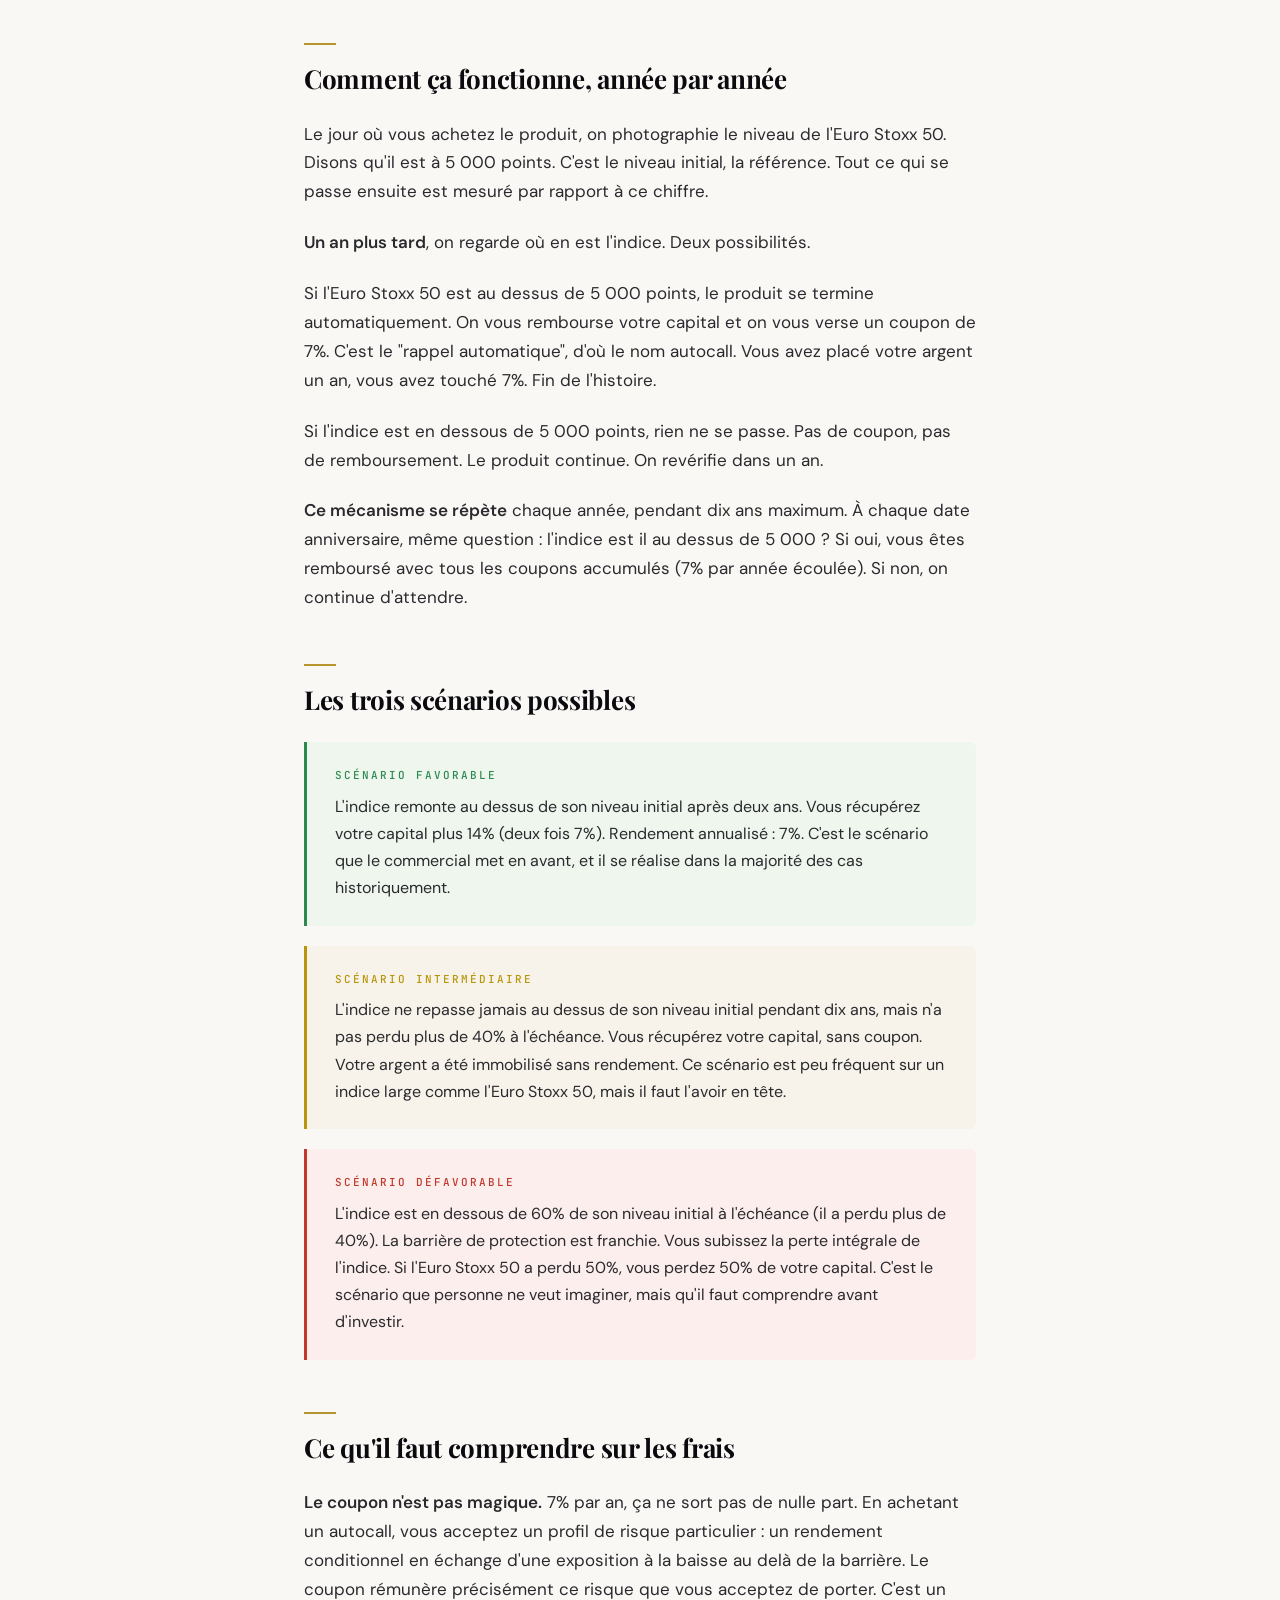
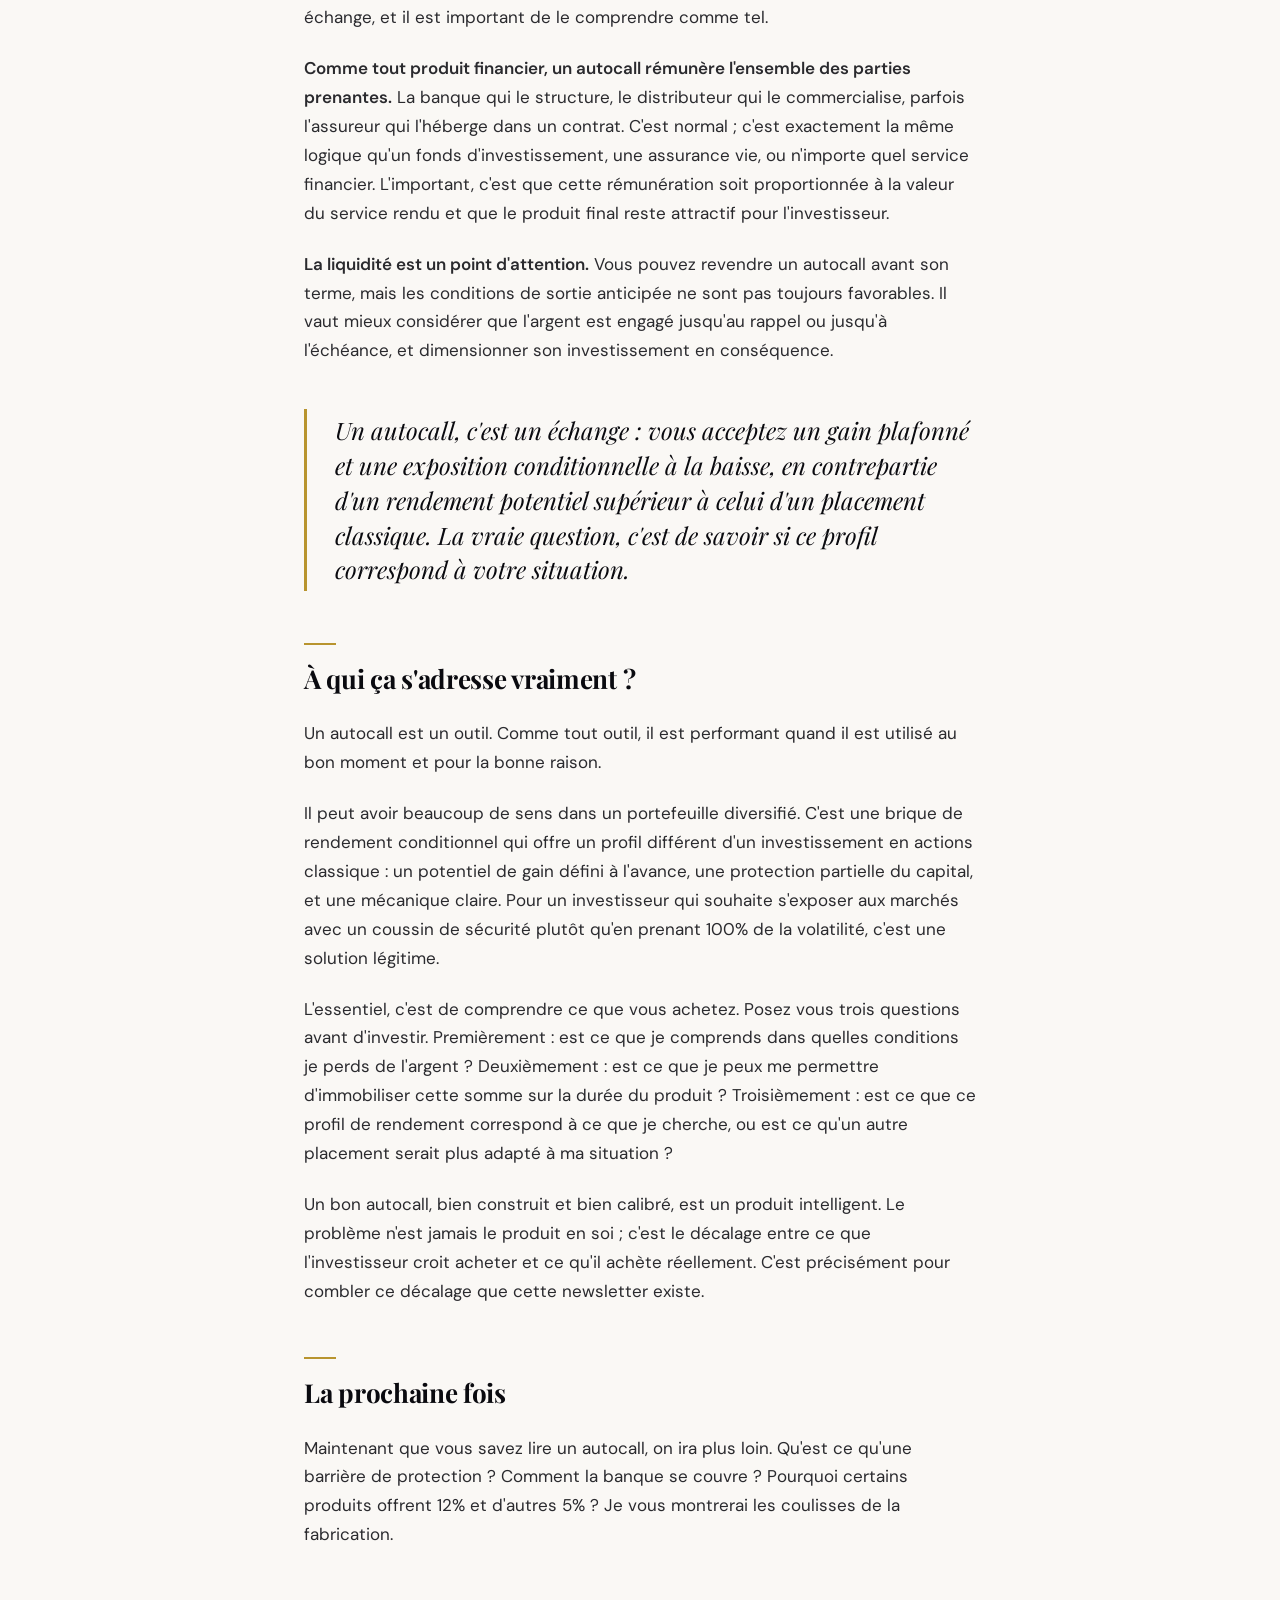
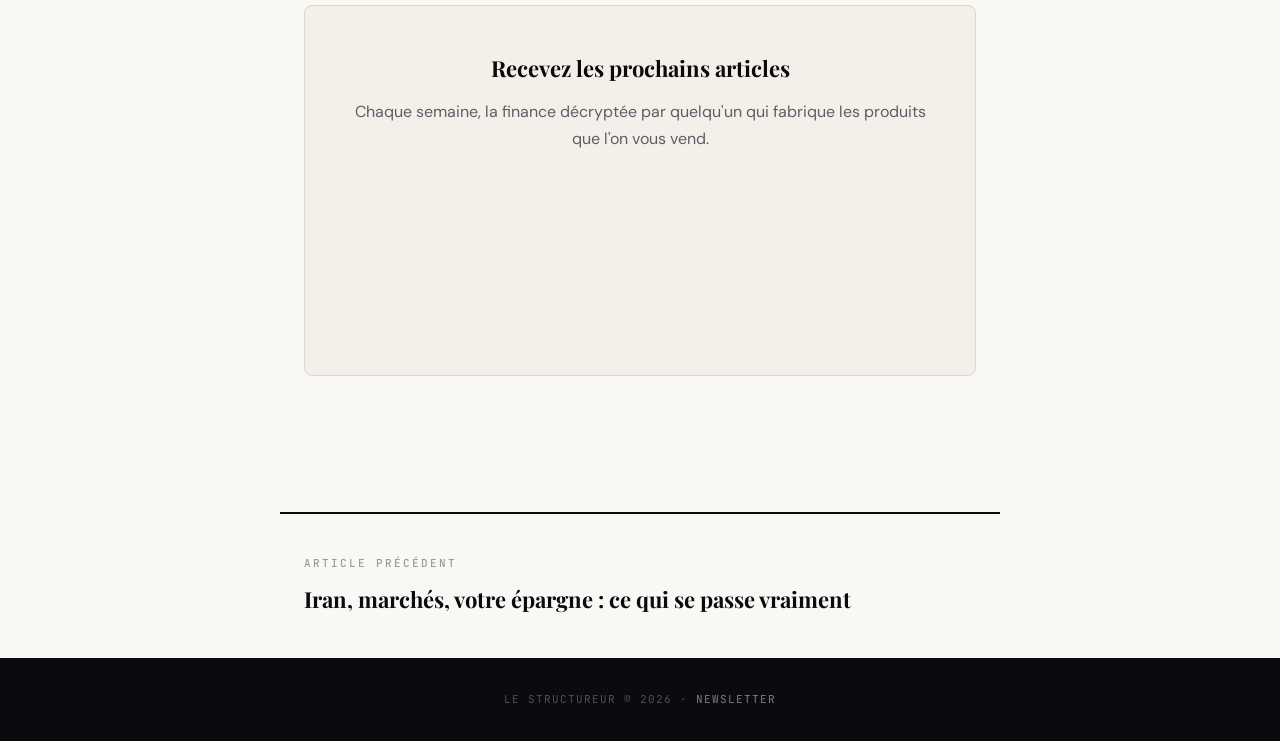
==== commit 0a5db564: "Add visual polish: progress bar, scroll reveals, header compact, link styles Reading progress bar (g" ====
--- a/articles/autocall-comment-ca-marche/index.html
+++ b/articles/autocall-comment-ca-marche/index.html
@@ -26,6 +26,8 @@
     <script defer data-domain="lestructureur.fr" src="https://plausible.io/js/script.js"></script>
 </head>
 <body>
+
+<div class="progress-bar"></div>
 
 <header class="site-header">
     <div class="header-inner">
@@ -143,5 +145,6 @@
     <p>Le Structureur © 2026 · <a href="https://lestructureur.substack.com" target="_blank">Newsletter</a></p>
 </footer>
 
+<script src="/js/main.js" defer></script>
 </body>
 </html>
--- a/css/style.css
+++ b/css/style.css
@@ -22,6 +22,8 @@
 
 * { margin: 0; padding: 0; box-sizing: border-box; }
 
+html { scroll-behavior: smooth; }
+
 ::selection {
     background: var(--gold);
     color: white;
@@ -38,6 +40,17 @@
 }
 
 /* ===== HEADER ===== */
+/* ===== READING PROGRESS BAR ===== */
+.progress-bar {
+    position: fixed;
+    top: 0; left: 0;
+    width: 0%;
+    height: 3px;
+    background: linear-gradient(90deg, var(--gold), var(--gold-light));
+    z-index: 200;
+    transition: width 0.1s linear;
+}
+
 .site-header {
     position: fixed;
     top: 0; left: 0; right: 0;
@@ -45,12 +58,23 @@
     background: rgba(250, 248, 245, 0.92);
     backdrop-filter: blur(16px);
     border-bottom: 1px solid var(--border);
+    transition: box-shadow 0.3s ease, padding 0.3s ease;
+}
+
+.site-header.scrolled {
+    box-shadow: 0 4px 20px rgba(0, 0, 0, 0.06);
+}
+
+.site-header.scrolled .header-inner {
+    padding-top: 12px;
+    padding-bottom: 12px;
 }
 
 .header-inner {
     max-width: var(--wide);
     margin: 0 auto;
     padding: 16px 32px;
+    transition: padding 0.3s ease;
     display: flex;
     justify-content: space-between;
     align-items: center;
@@ -676,6 +700,52 @@
 }
 
 .article-nav a:hover { color: var(--gold); }
+
+/* ===== ARTICLE BODY LINKS ===== */
+.article-body a {
+    color: var(--ink);
+    text-decoration: none;
+    background-image: linear-gradient(var(--gold), var(--gold));
+    background-size: 100% 2px;
+    background-position: 0 100%;
+    background-repeat: no-repeat;
+    transition: background-size 0.3s ease, color 0.2s;
+}
+
+.article-body a:hover {
+    color: var(--gold);
+    background-size: 100% 100%;
+    background-image: linear-gradient(var(--gold-light), var(--gold-light));
+    color: var(--ink);
+}
+
+/* ===== H2 DECORATION IN ARTICLES ===== */
+.article-body h2::before {
+    content: '';
+    display: block;
+    width: 32px;
+    height: 2px;
+    background: var(--gold);
+    margin-bottom: 12px;
+}
+
+/* ===== SCROLL REVEAL ===== */
+.reveal {
+    opacity: 0;
+    transform: translateY(24px);
+    transition: opacity 0.7s ease, transform 0.7s ease;
+}
+
+.reveal.visible {
+    opacity: 1;
+    transform: translateY(0);
+}
+
+/* stagger children */
+.reveal-stagger > .reveal:nth-child(1) { transition-delay: 0s; }
+.reveal-stagger > .reveal:nth-child(2) { transition-delay: 0.1s; }
+.reveal-stagger > .reveal:nth-child(3) { transition-delay: 0.2s; }
+.reveal-stagger > .reveal:nth-child(4) { transition-delay: 0.3s; }
 
 /* ===== ANIMATIONS ===== */
 @keyframes fadeUp {
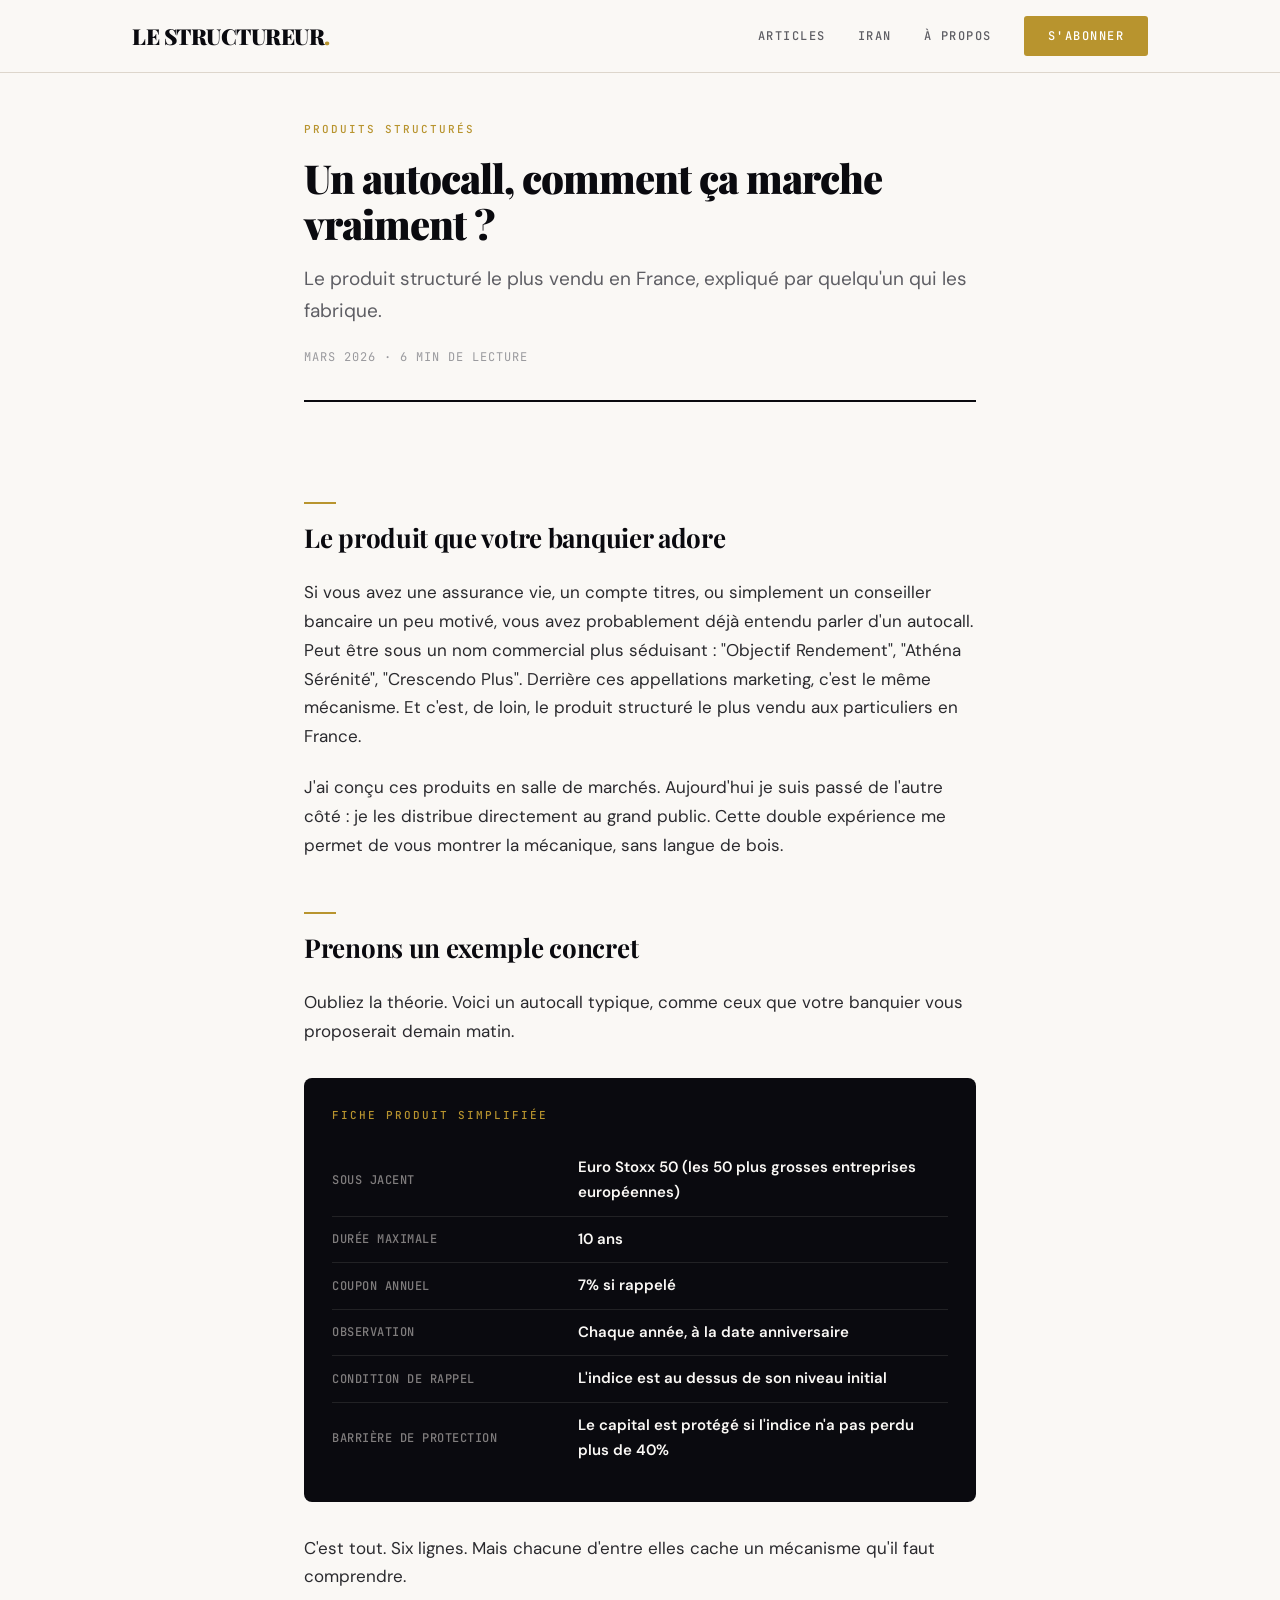
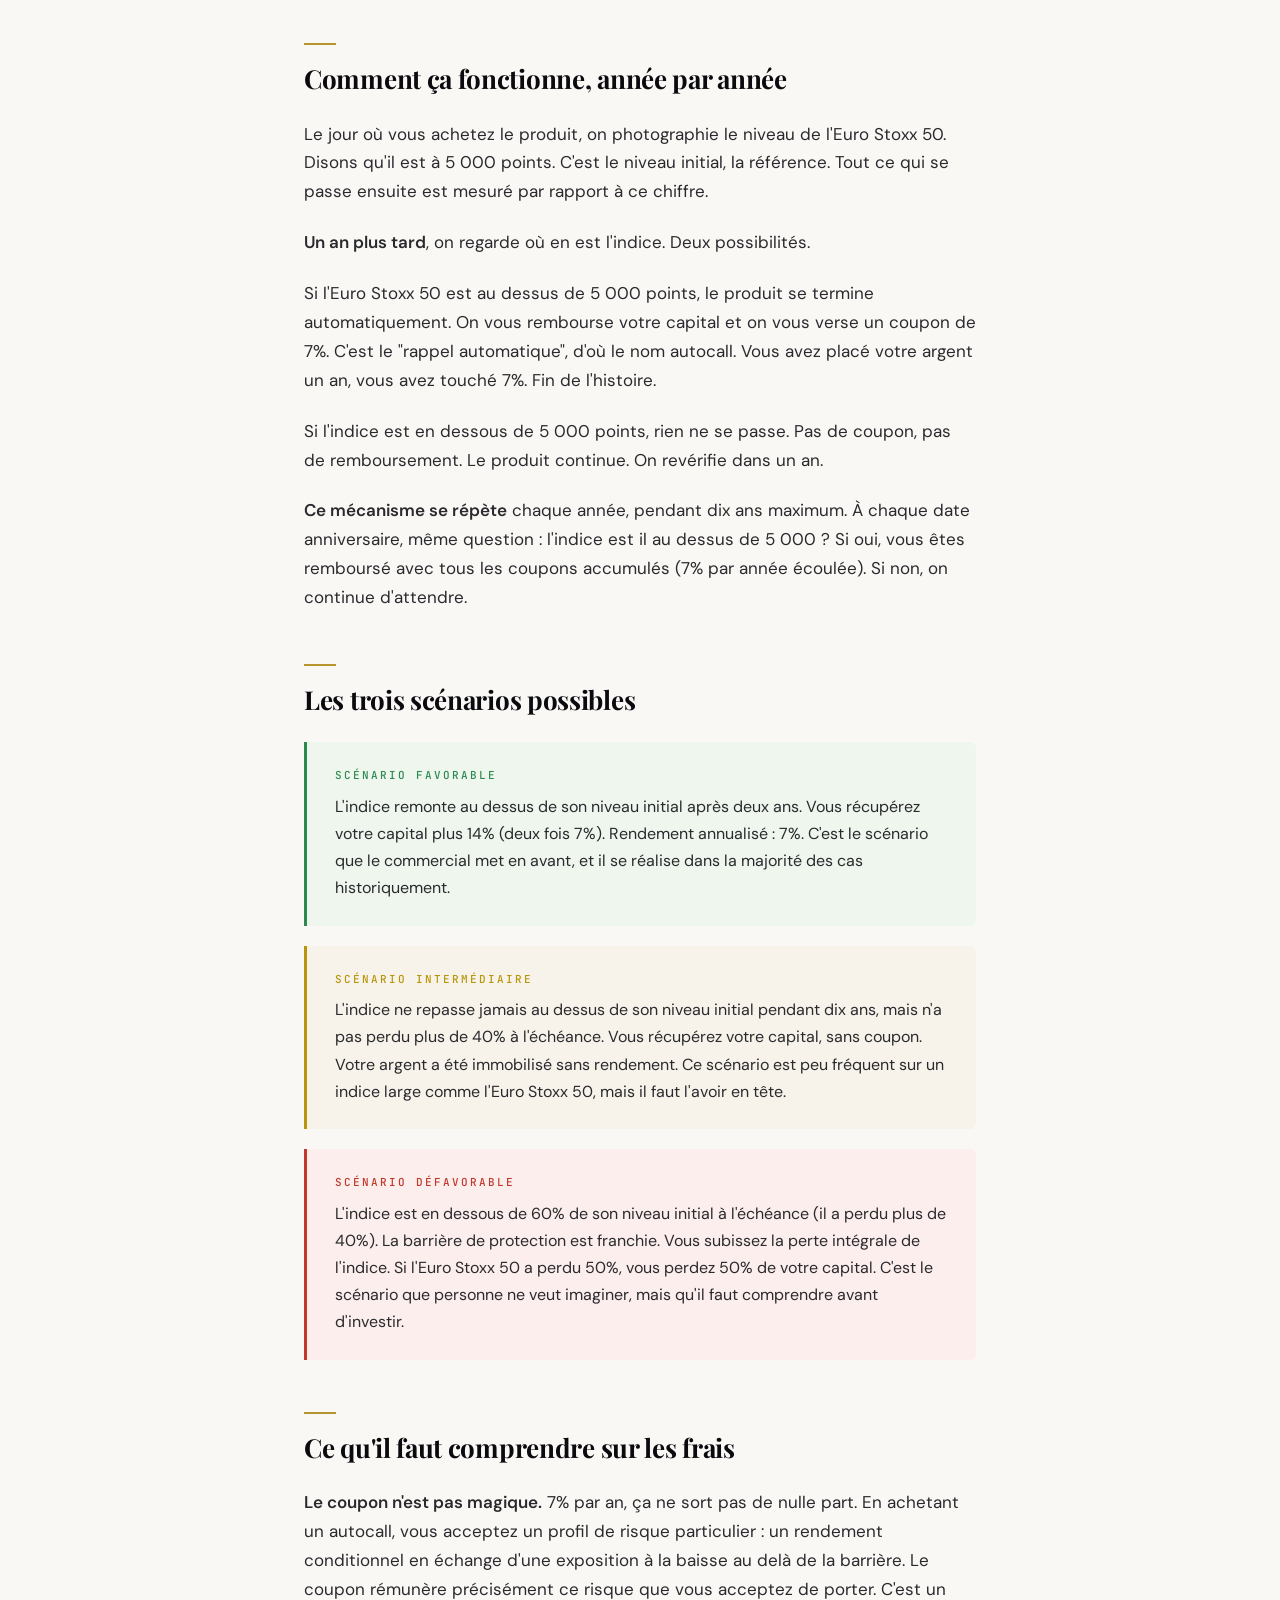
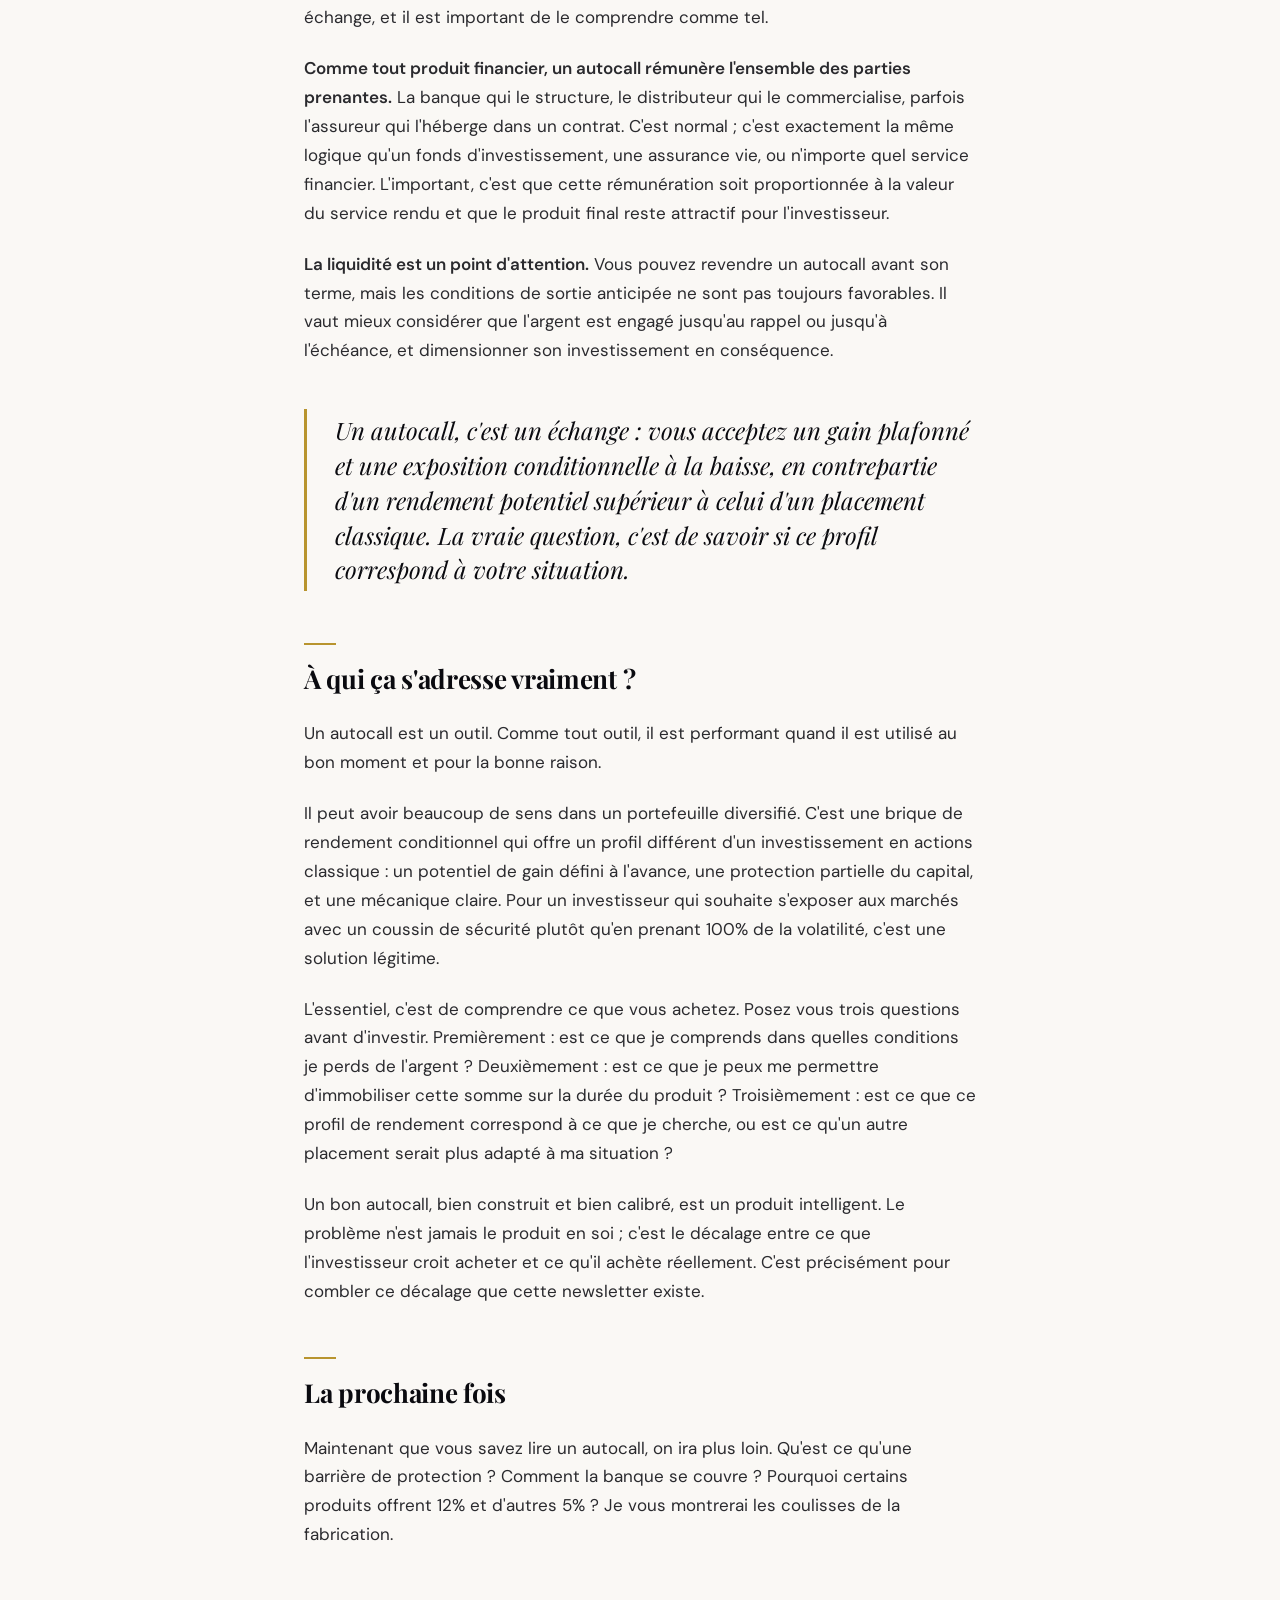
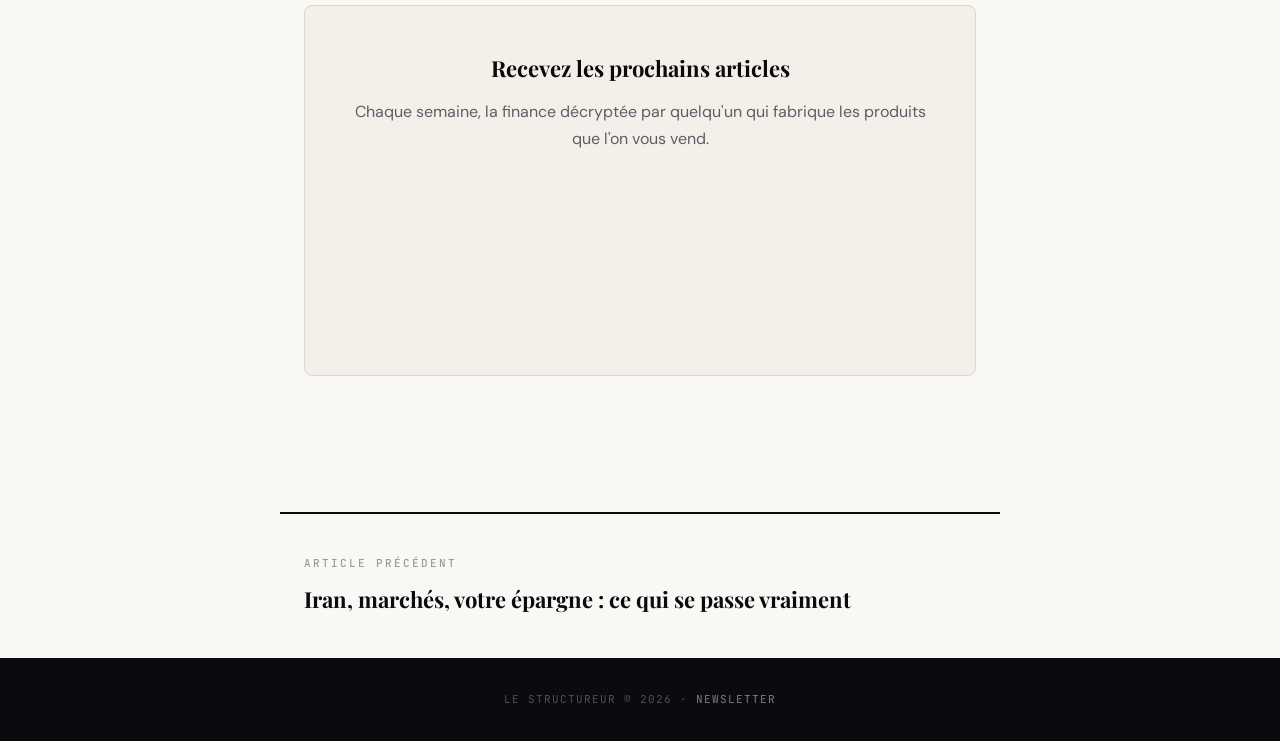
==== commit ac33523b: "Fix all SEO issues: a-propos page, nav consistency, title lengths, meta descriptions a-propos.html: " ====
--- a/articles/autocall-comment-ca-marche/index.html
+++ b/articles/autocall-comment-ca-marche/index.html
@@ -3,7 +3,7 @@
 <head>
     <meta charset="UTF-8">
     <meta name="viewport" content="width=device-width, initial-scale=1.0">
-    <title>Un autocall, comment ça marche vraiment ? | Le Structureur</title>
+    <title>Autocall : comment ça marche vraiment ? | Le Structureur</title>
     <meta name="description" content="Le produit structuré le plus vendu en France, expliqué par un ancien de salle de marchés. Mécanisme, scénarios, frais : tout comprendre avant d'investir.">
     <meta property="og:title" content="Un autocall, comment ça marche vraiment ?">
     <meta property="og:description" content="Le produit structuré le plus vendu en France, décortiqué par quelqu'un qui les fabrique.">
@@ -31,9 +31,10 @@
 
 <header class="site-header">
     <div class="header-inner">
-        <a href="/" class="site-title">Le Structureur</a>
+        <a href="/" class="site-title">Le Structureur<span>.</span></a>
         <nav class="site-nav">
             <a href="/#articles">Articles</a>
+            <a href="/articles/iran/">Iran</a>
             <a href="/a-propos.html">À propos</a>
             <a href="https://lestructureur.substack.com" target="_blank" class="btn-subscribe">S'abonner</a>
         </nav>
